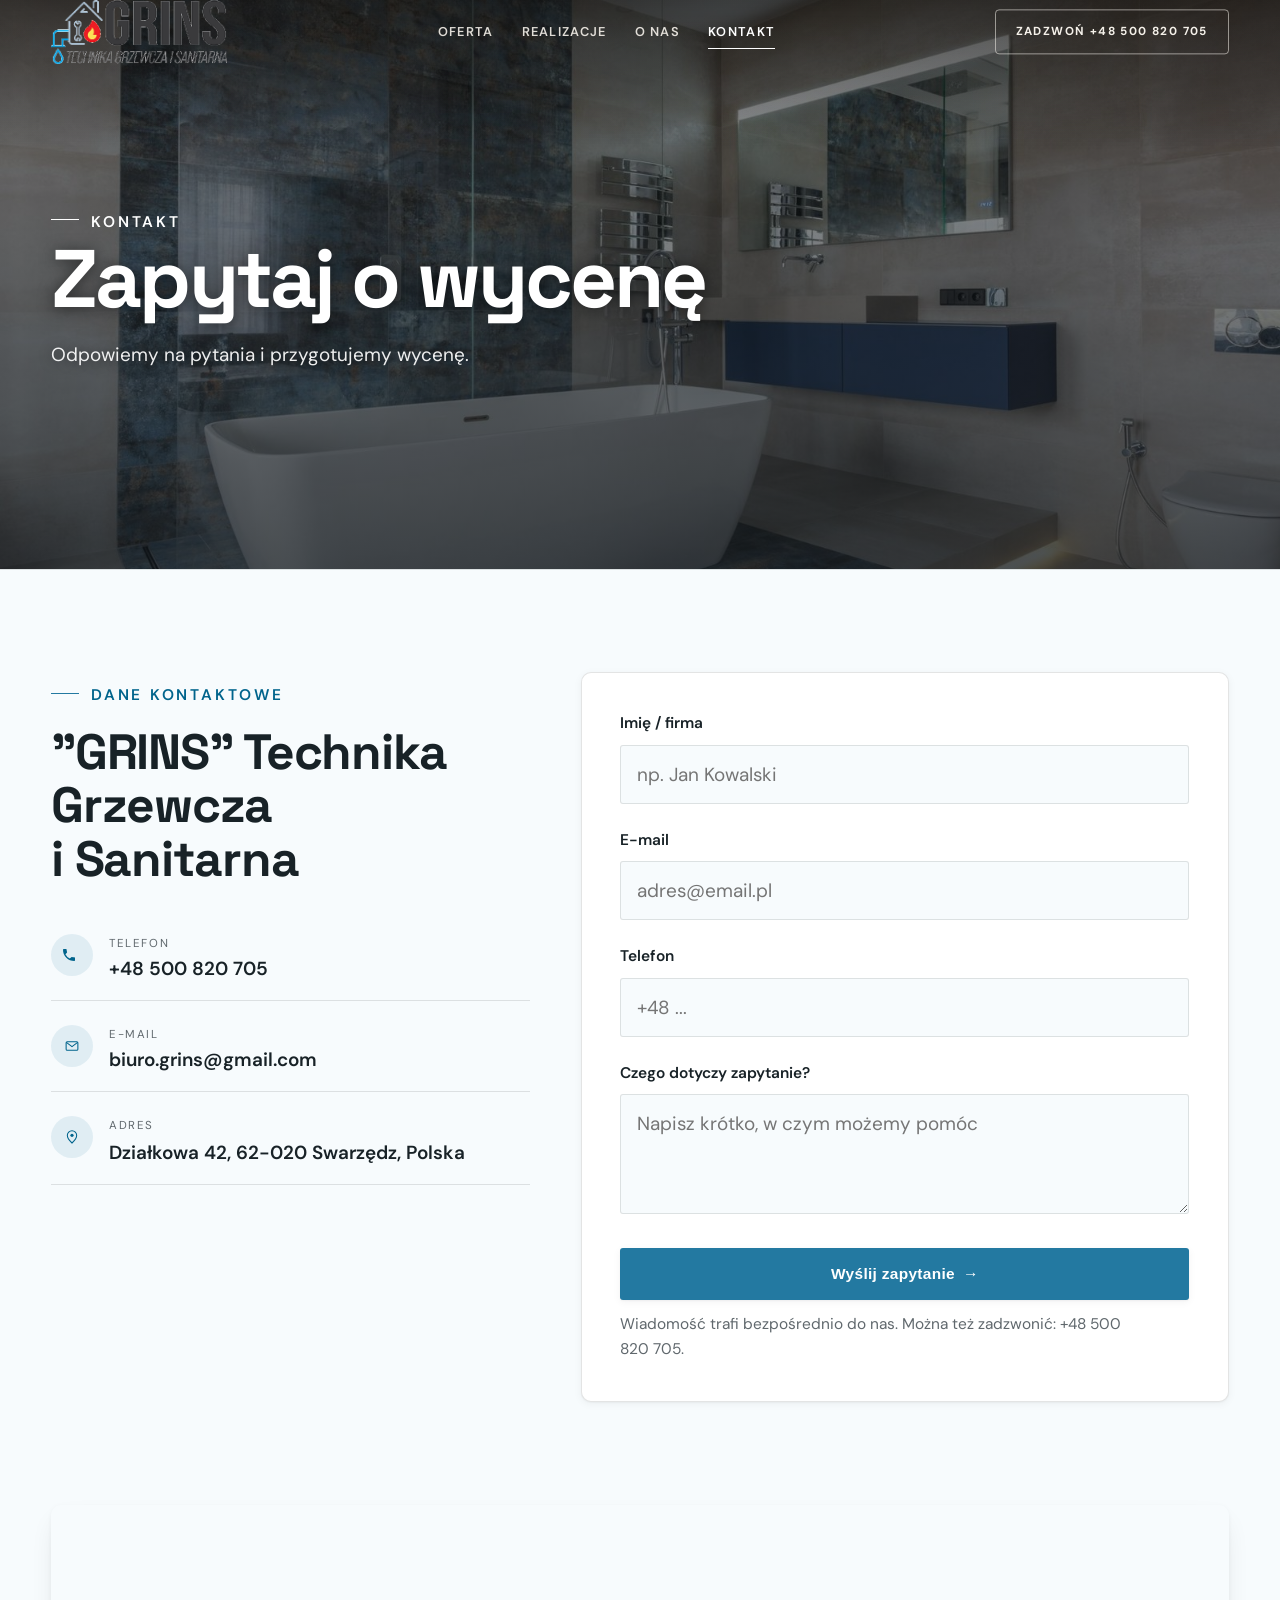
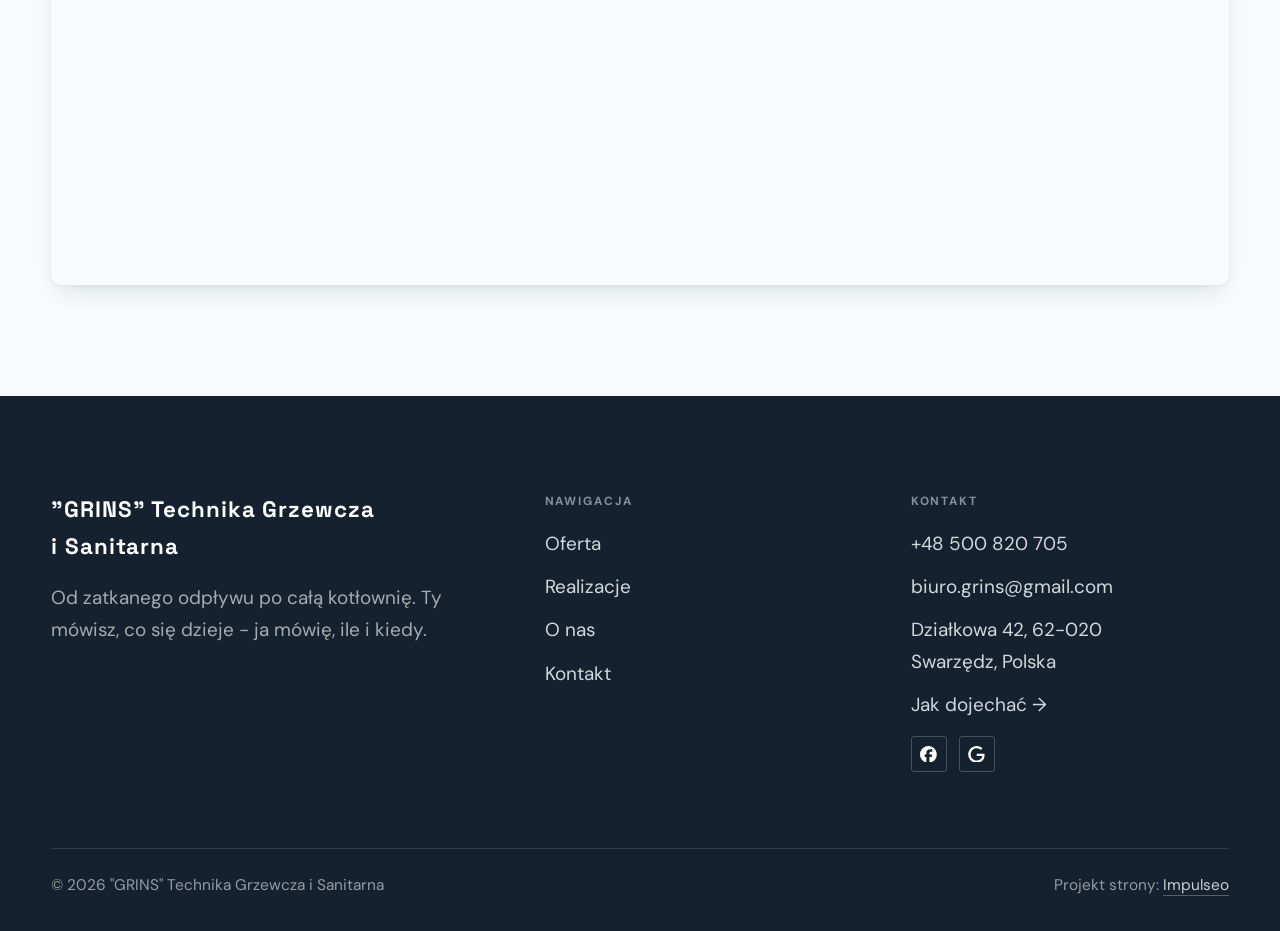
==== kontakt.html @ 3cc34b1e "Strona demo: grins-technika-grzewcza-i-sanitarna" ====
<!DOCTYPE html>
<html lang="pl">
<head>
<meta charset="UTF-8">
<meta name="viewport" content="width=device-width, initial-scale=1.0">
<title>Kontakt - &quot;GRINS&quot; Technika Grzewcza i Sanitarna</title>
<meta name="description" content="Kontakt &quot;GRINS&quot; Technika Grzewcza i Sanitarna - Działkowa 42, 62-020 Swarzędz, Polska">
<link rel="canonical" href="https://kris20032.github.io/grins-technika-grzewcza-i-sanitarna/kontakt.html">
<meta name="robots" content="noindex, nofollow">
<meta property="og:type" content="website">
<meta property="og:locale" content="pl_PL">
<meta property="og:site_name" content="&quot;GRINS&quot; Technika Grzewcza i Sanitarna">
<meta property="og:title" content="Kontakt - &quot;GRINS&quot; Technika Grzewcza i Sanitarna">
<meta property="og:description" content="Kontakt &quot;GRINS&quot; Technika Grzewcza i Sanitarna - Działkowa 42, 62-020 Swarzędz, Polska">
<meta property="og:url" content="https://kris20032.github.io/grins-technika-grzewcza-i-sanitarna/kontakt.html">
<meta property="og:image" content="https://kris20032.github.io/grins-technika-grzewcza-i-sanitarna/img/og.jpg">
<meta property="og:image:width" content="1200">
<meta property="og:image:height" content="630">
<meta name="twitter:card" content="summary_large_image">
<link rel="preconnect" href="https://fonts.googleapis.com">
<link rel="preconnect" href="https://fonts.gstatic.com" crossorigin>
<link href="https://fonts.googleapis.com/css2?family=Space+Grotesk:wght@500;600;700&family=DM+Sans:opsz,wght@9..40,400;9..40,500;9..40,600&display=swap" rel="stylesheet">
<link rel="stylesheet" href="assets/styles.css?v=5ae30b95">
</head>
<body>

<header class="nav">
  <div class="wrap nav-inner">
    <a class="brand brand-has-logo" href="index.html"><img class="brand-logo" src="img/logo.png" alt="&quot;GRINS&quot; Technika Grzewcza i Sanitarna" width="382" height="139" decoding="async"></a>
    <nav class="nav-links">
      <a href="oferta.html">Oferta</a>
      <a href="realizacje.html">Realizacje</a>
      <a href="o-nas.html">O nas</a>
      <a href="kontakt.html" class="active" aria-current="page">Kontakt</a>
      <a href="tel:+48500820705" class="btn btn-accent">Zadzwoń +48 500 820 705</a>
    </nav>
    <button class="nav-toggle" aria-label="Menu"><span></span><span></span><span></span></button>
  </div>
</header>

<main>
<section class="pagehead">
  <img src="img/g9.jpg" alt="&quot;GRINS&quot; Technika Grzewcza i Sanitarna - Zapytaj o wycenę" width="1600" height="1068" decoding="async">
  <div class="wrap">
    <span class="eyebrow">Kontakt</span>
    <h1>Zapytaj o wycenę</h1>
    <p>Odpowiemy na pytania i przygotujemy wycenę.</p>
  </div>
</section>
<section>
  <div class="wrap contact-grid">
    <div class="reveal">
      <span class="eyebrow">Dane kontaktowe</span>
      <h2 style="margin:var(--space-4) 0 var(--space-6)">"GRINS" Technika Grzewcza i Sanitarna</h2>
      <div class="info-list">
        <div class="info-row"><div class="ic"><svg class="ico-tel" width="16" height="16" viewBox="0 0 24 24" fill="none" aria-hidden="true"><path d="M6.6 10.8a15.5 15.5 0 0 0 6.6 6.6l2.2-2.2a1 1 0 0 1 1-.24 11.4 11.4 0 0 0 3.6.58 1 1 0 0 1 1 1V20a1 1 0 0 1-1 1A17 17 0 0 1 3 4a1 1 0 0 1 1-1h3.5a1 1 0 0 1 1 1c0 1.25.2 2.46.58 3.6a1 1 0 0 1-.25 1l-2.23 2.2Z" fill="currentColor"/></svg></div><div><div class="lbl">Telefon</div><a class="val" href="tel:+48500820705">+48 500 820 705</a></div></div>
        <div class="info-row"><div class="ic"><svg class="ico-mail" width="16" height="16" viewBox="0 0 24 24" fill="none" aria-hidden="true"><rect x="3.2" y="5.5" width="17.6" height="13" rx="1.6" stroke="currentColor" stroke-width="1.6"/><path d="M4 7l8 6 8-6" stroke="currentColor" stroke-width="1.6" stroke-linecap="round" stroke-linejoin="round"/></svg></div><div><div class="lbl">E-mail</div><a class="val" href="mailto:biuro.grins@gmail.com">biuro.grins@gmail.com</a></div></div>
        <div class="info-row"><div class="ic"><svg class="ico-pin" width="16" height="16" viewBox="0 0 24 24" fill="none" aria-hidden="true"><path d="M12 21s7-6.1 7-11.5A7 7 0 0 0 5 9.5C5 14.9 12 21 12 21Z" stroke="currentColor" stroke-width="1.6" fill="none"/><circle cx="12" cy="9.5" r="2.4" fill="currentColor"/></svg></div><div><div class="lbl">Adres</div><div class="val">Działkowa 42, 62-020 Swarzędz, Polska</div></div></div>
      </div>
    </div>
    <div class="reveal">
      <form class="form" action="https://formsubmit.co/biuro.grins@gmail.com" method="POST">
        <input type="hidden" name="_subject" value="Zapytanie ze strony "GRINS" Technika Grzewcza i Sanitarna">
        <input type="hidden" name="_captcha" value="false">
        <input type="hidden" name="_template" value="table">
        <div class="fld"><label for="name">Imię / firma</label><input id="name" name="name" type="text" placeholder="np. Jan Kowalski" required></div>
        <div class="fld"><label for="email">E-mail</label><input id="email" name="email" type="email" placeholder="adres@email.pl" required></div>
        <div class="fld"><label for="phone">Telefon</label><input id="phone" name="phone" type="tel" placeholder="+48 ..."></div>
        <div class="fld"><label for="msg">Czego dotyczy zapytanie?</label><textarea id="msg" name="message" placeholder="Napisz krótko, w czym możemy pomóc" required></textarea></div>
        <button type="submit" class="btn btn-accent" style="width:100%;justify-content:center">Wyślij zapytanie <span class="arr">→</span></button>
        <p class="note">Wiadomość trafi bezpośrednio do nas. Można też zadzwonić: +48 500 820 705.</p>
      </form>
    </div>
  </div>
</section>
<section style="padding-top:0">
  <div class="wrap reveal">
    <iframe class="map" title="&quot;GRINS&quot; Technika Grzewcza i Sanitarna - Swarzędz" src="https://maps.google.com/maps?q=52.4075295%2C17.0505692&z=15&output=embed" loading="lazy" referrerpolicy="no-referrer-when-downgrade"></iframe>
  </div>
</section>
</main>

<footer>
  <div class="wrap">
    <div class="foot-grid">
      <div class="foot-brand">
        <div class="name">"GRINS" Technika Grzewcza i Sanitarna</div>
        <p>Od zatkanego odpływu po całą kotłownię. Ty mówisz, co się dzieje - ja mówię, ile i kiedy.</p>
      </div>
      <div class="foot-col">
        <h4>Nawigacja</h4>
        <a href="oferta.html">Oferta</a>
        <a href="realizacje.html">Realizacje</a>
        <a href="o-nas.html">O nas</a>
        <a href="kontakt.html">Kontakt</a>
      </div>
      <div class="foot-col">
        <h4>Kontakt</h4>
        <a href="tel:+48500820705">+48 500 820 705</a>
        <a href="mailto:biuro.grins@gmail.com">biuro.grins@gmail.com</a>
        <p>Działkowa 42, 62-020 Swarzędz, Polska</p>
        <a href="https://maps.google.com/?cid=16446058016588166050&g_mp=Cidnb29nbGUubWFwcy5wbGFjZXMudjEuUGxhY2VzLlNlYXJjaFRleHQQAhgEIAA" target="_blank" rel="noopener">Jak dojechać →</a>
      <div class="foot-soc">
        <a class="soc" href="https://www.facebook.com/p/GRINS-Technika-Grzewcza-i-Sanitarna-100064261475798" target="_blank" rel="noopener" aria-label="Facebook - &quot;GRINS&quot; Technika Grzewcza i Sanitarna"><svg viewBox="0 0 24 24" aria-hidden="true" focusable="false"><path d="M9.101 23.691v-7.98H6.627v-3.667h2.474v-1.58c0-4.085 1.848-5.978 5.858-5.978.401 0 .955.042 1.468.103a8.68 8.68 0 0 1 1.141.195v3.325a8.623 8.623 0 0 0-.653-.036 26.805 26.805 0 0 0-.733-.009c-.707 0-1.259.096-1.675.309a1.686 1.686 0 0 0-.679.622c-.258.42-.374.995-.374 1.752v1.297h3.919l-.386 2.103-.287 1.564h-3.246v8.245C19.396 23.238 24 18.179 24 12.044c0-6.627-5.373-12-12-12s-12 5.373-12 12c0 5.628 3.874 10.35 9.101 11.647Z" fill="currentColor"/></svg></a>
        <a class="soc" href="https://maps.google.com/?cid=16446058016588166050&g_mp=Cidnb29nbGUubWFwcy5wbGFjZXMudjEuUGxhY2VzLlNlYXJjaFRleHQQAhgEIAA" target="_blank" rel="noopener" aria-label="Google - &quot;GRINS&quot; Technika Grzewcza i Sanitarna"><svg viewBox="0 0 24 24" aria-hidden="true" focusable="false"><path d="M12.48 10.92v3.28h7.84c-.24 1.84-.853 3.187-1.787 4.133-1.147 1.147-2.933 2.4-6.053 2.4-4.827 0-8.6-3.893-8.6-8.72s3.773-8.72 8.6-8.72c2.6 0 4.507 1.027 5.907 2.347l2.307-2.307C18.747 1.44 16.133 0 12.48 0 5.867 0 .307 5.387.307 12s5.56 12 12.173 12c3.573 0 6.267-1.173 8.373-3.36 2.16-2.16 2.84-5.213 2.84-7.667 0-.76-.053-1.467-.173-2.053H12.48z" fill="currentColor"/></svg></a>
      </div>
      </div>
    </div>
    <div class="foot-bot">
      <span>© 2026 "GRINS" Technika Grzewcza i Sanitarna</span>
      <span>Projekt strony: <a class="foot-credit" href="https://impulseo.pl" target="_blank" rel="noopener">Impulseo</a></span>
    </div>
  </div>
</footer>
<div class="sticky-call"><a class="sc-call" href="tel:+48500820705"><svg class="ico-tel" width="16" height="16" viewBox="0 0 24 24" fill="none" aria-hidden="true"><path d="M6.6 10.8a15.5 15.5 0 0 0 6.6 6.6l2.2-2.2a1 1 0 0 1 1-.24 11.4 11.4 0 0 0 3.6.58 1 1 0 0 1 1 1V20a1 1 0 0 1-1 1A17 17 0 0 1 3 4a1 1 0 0 1 1-1h3.5a1 1 0 0 1 1 1c0 1.25.2 2.46.58 3.6a1 1 0 0 1-.25 1l-2.23 2.2Z" fill="currentColor"/></svg> Zadzwoń</a><a class="sc-quote" href="kontakt.html">Wyślij zdjęcie awarii</a></div>
<div class="demo-wazne" data-do="2026-11-02" data-cykl="3" hidden><svg class="dw-ico" width="13" height="13" viewBox="0 0 24 24" fill="none" aria-hidden="true"><circle cx="12" cy="12" r="8.6" stroke="currentColor" stroke-width="1.8"/><path d="M12 7.2V12l3.3 2" stroke="currentColor" stroke-width="1.8" stroke-linecap="round"/></svg><span class="dw-txt"></span></div>

<script src="assets/main.js"></script>
</body>
</html>
---- assets/styles.css ----
/* ============================================================
   STOLBASZ — premium, architektoniczny B2B fit-out
   Jasna paleta, zero brązu. System wg premium-web-craft.
   Projekt strony: Impulseo (impulseo.pl)
   ============================================================ */

:root{
  /* PALETA — jasna, architektoniczna, chłodna */
  --paper:#F4F6F8;          /* główne tło */
  --paper-2:#E7EBEF;        /* sekcje alternatywne (chłodny jasny szary) */
  --paper-3:#E7EBEF;        /* delikatne wypełnienia */
  --ink:#15212E;            /* tekst główny — chłodny grafit */
  --ink-soft:#243443;       /* nagłówki drugorzędne */
  --muted:#6B7785;          /* tekst poboczny */
  --line:rgba(21,33,46,.12);/* hairline */
  --accent:#E8A317;         /* stonowany petrol-slate — jedyny akcent */
  --accent-d:#C9870C;
  --accent-soft:rgba(232,163,23,.10);
  --dark:#15212E;           /* sekcje ciemne (stopka/CTA) */

  /* HOVER ZDJĘĆ — JEDEN standard dla całego silnika (decyzja K. 04.08.2026, artefakt z wariantami).
     AKTUALNE (K.+Szymon 09.08.2026, wybór z artefaktu 6 wariantów): zoom 1.05 przy 1.4s -
     przy tak długim czasie mocniejszy kadr NIE skacze, tylko „oddycha". Poprzedni standard
     (1.02 / .55s z 04.08) odbierany jako dynamiczny i szybki.
     Spoczynek lekko przygaszony, ale TYLKO tam, gdzie jest mysz (@media hover:hover) —
     na telefonie zdjęcia zostają w pełnej jasności. */
  --img-zoom:1.05;                   /* K.+Szymon 09.08: wariant F z artefaktu porównawczego */
  --img-rest:brightness(.95) saturate(.99);
  --img-hot:brightness(1.06) saturate(1.05);
  --img-dur:1.4s;                    /* K.+Szymon 09.08 (wariant F): powoli = elegancko */
  --img-ease:cubic-bezier(.16,.84,.44,1);  /* miękki ogon, efekt „oddychania" */

  /* ODSTĘPY — skala 4/8 */
  --space-1:4px; --space-2:8px; --space-3:12px; --space-4:16px; --space-5:24px;
  --space-6:32px; --space-7:48px; --space-8:64px; --space-9:96px; --space-10:128px;

  /* TYPOGRAFIA — fluid clamp() (skala podbita 16.07.2026: większe, czytelniejsze litery — uwaga Adama) */
  --text-sm:clamp(.9rem,.87rem + .12vw,1rem);
  --text-base:clamp(1.08rem,1.04rem + .18vw,1.2rem);
  --text-lg:clamp(1.24rem,1.15rem + .34vw,1.44rem);
  --text-h3:clamp(1.34rem,1.22rem + .55vw,1.66rem);
  --text-h2:clamp(2.1rem,1.66rem + 2.1vw,3.1rem);
  --text-h1:clamp(2.9rem,2.1rem + 4vw,5.1rem);

  /* PROMIENIE — architektoniczne, raczej ostre */
  --r-sm:3px; --r-md:6px; --r-lg:10px;

  /* RUCH */
  --ease:cubic-bezier(.25,.46,.45,.94); --dur:.24s;

  /* CIENIE — miękkie, warstwowe */
  --sh-sm:0 1px 2px rgba(16,24,32,.04), 0 2px 8px rgba(16,24,32,.05);
  --sh-md:0 2px 6px rgba(16,24,32,.05), 0 12px 28px -8px rgba(16,24,32,.12);
  --sh-lg:0 6px 14px rgba(16,24,32,.07), 0 26px 56px -18px rgba(16,24,32,.22);

  --hairline:1px solid var(--line);

  --font-display:'Space Grotesk','Inter',sans-serif;
  --font-body:'DM Sans','Inter',sans-serif;
}

*{box-sizing:border-box;margin:0;padding:0}
html{scroll-behavior:smooth}
body{
  font-family:var(--font-body);
  font-size:var(--text-base);
  line-height:1.65;
  color:var(--ink);
  background:var(--paper);
  -webkit-font-smoothing:antialiased;
  text-rendering:optimizeLegibility;
}
img{max-width:100%;height:auto;display:block}  /* height:auto = width/height z atrybutów trzyma proporcje (TOP#12) */
a{color:inherit;text-decoration:none}

.wrap{width:min(92%,1180px);margin-inline:auto}
section{padding-block:clamp(52px,6.5vw,96px)}

h1,h2,h3{font-family:var(--font-display);font-weight:700;line-height:1.08;letter-spacing:-.02em;color:var(--ink)}
h1{font-size:var(--text-h1);letter-spacing:-.035em}
h2{font-size:var(--text-h2);letter-spacing:-.025em}
h3{font-size:var(--text-h3)}
/* MIARA — długość wiersza. WCAG 2.2 SC 1.4.8: max 80 znaków; Butterick: 45–90.
   68ch daje realnie 72–78 znaków polskiego tekstu, czyli z zapasem pod granicą.
   Wcześniej limit miał TYLKO <p> — <li>, <blockquote> i <dd> nie miały żadnego,
   i to jedyny powód, dla którego 23 bloki na dwóch oddanych stronach jadą po
   83–106 znaków w wierszu (pomiar 07.08.2026, bramka `miara`).
   ⚠️ Listy i definicje ograniczamy TYLKO bez klasy: `ul`/`ol` z klasą to u nas
   układ (siatki kafli, menu), a nie tekst ciągły — tam miarę wyznacza układ. */
/* 60ch, nie 68ch (K. 10.08): po zmianie fontów na węższe kroje (DM Sans i spółka)
   w 68ch mieściło się ~90 znaków - bramka pikselowa słusznie zgłaszała przekroczenie
   granicy 80. Pomiar na żywej przeglądarce: 60ch = 90 znaków, 53ch = ~78 znaków, czyli normę WCAG 1.4.8. */
:root{ --miara:53ch }
p{max-width:min(100%,var(--miara))}
blockquote,
ul:not([class])>li, ol:not([class])>li,
dl:not([class])>dd{max-width:min(100%,var(--miara))}

/* ⚠️ Świadomie BEZ wyjątku `.tile p,.card p,.svc p{max-width:none}`, choć nasuwa się sam:
   te akapity BYŁY już ograniczone (stare `p{max-width:65ch}`), więc „wyjątek" nie odblokowałby
   niczego nowego — tylko ROZLUŹNIŁ stan sprzed zmiany na wszystkich demach naraz.
   `figcaption` żadna z reguł wyżej nie dotyczy, więc też nie potrzebuje zwolnienia. */

/* ŁAMANIE. `balance` wyrównuje długości wierszy w nagłówku, `pretty` pilnuje ostatniego
   wiersza akapitu, żeby nie został w nim jeden wyraz. Obsługiwane od Chrome 117 /
   Safari 17.5; starsze przeglądarki po prostu ignorują tę własność.
   `text-wrap:pretty` nie występowało dotąd ANI RAZ w silniku ani w repo klientów. */
h1,h2,h3,.lead,.lede{text-wrap:balance}
p,li,blockquote,dd{text-wrap:pretty}

.eyebrow{
  font-family:var(--font-body);
  font-size:var(--text-sm);
  font-weight:600;
  letter-spacing:.18em;
  text-transform:uppercase;
  color:var(--accent);
  display:inline-flex;align-items:center;gap:var(--space-3);
}
/* flex:none + margin-top = kreska trzyma się PIERWSZEJ linii. Wcześniej align-items:center
   centrowało ją względem całego bloku i przy zawinięciu (długi kicker typu
   „…WNĘTRZ · LESZNO · OD 2019") druga linia lądowała z brzydkim wcięciem. */
.eyebrow{align-items:flex-start}
.eyebrow>*,.eyebrow{text-wrap:balance}   /* dlugi kicker lamal sie na sierote typu samo „2019" w drugiej linii */
.eyebrow::before{content:"";width:28px;height:1px;background:var(--accent);display:inline-block;flex:none;margin-top:.62em}

.muted{color:var(--muted)}
.lead{font-size:var(--text-lg);line-height:1.55;color:var(--ink-soft);max-width:50ch}

/* ---------- BUTTONS ---------- */
.btn{
  display:inline-flex;align-items:center;gap:var(--space-2);
  font-weight:600;font-size:var(--text-sm);letter-spacing:.02em;
  padding:var(--space-4) var(--space-6);
  border-radius:var(--r-sm);
  transition:transform var(--dur) var(--ease),box-shadow var(--dur) var(--ease),background var(--dur) var(--ease);
  cursor:pointer;border:1px solid transparent;
}
.btn-accent{background:var(--accent);color:#fff;box-shadow:var(--sh-sm)}
.btn-accent:hover{background:var(--accent-d);transform:translateY(-2px);box-shadow:var(--sh-md)}
.btn-accent:active{transform:translateY(0);box-shadow:var(--sh-sm)}
.btn-ghost{background:transparent;color:var(--ink);border-color:var(--line)}
.btn-ghost:hover{border-color:var(--accent);color:var(--accent);transform:translateY(-2px)}
.btn-light{background:#fff;color:var(--ink);box-shadow:var(--sh-sm)}
.btn-light:hover{transform:translateY(-2px);box-shadow:var(--sh-md)}
.btn .arr{transition:transform var(--dur) var(--ease)}
.btn:hover .arr{transform:translateX(4px)}

/* ---------- NAV ---------- */
.nav{
  position:sticky;top:0;z-index:50;
  background:color-mix(in srgb,var(--paper) 88%,transparent);
  backdrop-filter:saturate(140%) blur(10px);
  border-bottom:var(--hairline);
}
.nav-inner{display:flex;align-items:center;justify-content:space-between;gap:var(--space-5);height:72px}
/* ANTY-NACHODZENIE (K. 05.08.2026): długa nazwa firmy + przycisk z pełnym numerem nie mieściły się w pasku
   i flex ściskał linki PONIŻEJ ich treści - "Kontakt" wchodził na ramkę "Zadzwoń +48 ...". Teraz ustępuje
   nazwa marki (skrót wielokropkiem), a menu i przycisk nigdy się nie kurczą ani nie zachodzą na siebie. */
.brand{display:flex;flex-direction:column;line-height:1;min-width:0;flex:0 1 auto}
.brand .name{font-family:var(--font-display);font-weight:800;font-size:1.35rem;letter-spacing:.04em;white-space:nowrap;overflow:hidden;text-overflow:ellipsis}
.brand .sub{font-size:.62rem;letter-spacing:.34em;text-transform:uppercase;color:var(--muted);margin-top:5px;white-space:nowrap;overflow:hidden;text-overflow:ellipsis}
.nav-links{display:flex;align-items:center;gap:var(--space-6);flex:0 0 auto}
.nav-links a{font-size:var(--text-sm);font-weight:500;color:var(--ink-soft);position:relative;padding-block:4px;white-space:nowrap;transition:color var(--dur) var(--ease)}
.nav-links a::after{content:"";position:absolute;left:0;bottom:0;width:0;height:1.5px;background:var(--accent);transition:width var(--dur) var(--ease)}
.nav-links a:hover,.nav-links a.active{color:var(--ink)}
.nav-links a:hover::after,.nav-links a.active::after{width:100%}
.nav-links .btn{padding:var(--space-2) var(--space-5)}
/* przyciski w nav: właściwy kolor (przebij .nav-links a) + bez podkreślenia */
.nav-links a.btn-accent{color:#fff}
.nav-links a.btn-ghost,.nav-links a.btn-light{color:var(--ink)}
/* CTA w pasku: NIE podkreślenie spod linków menu, ale ten sam przelatujący błysk,
   co na wszystkich innych przyciskach (zgłoszenie K. 13.08.2026 - „na hero jest efekt
   światła przechodzącego przez przycisk, na navbarze go nie ma, a mają być identyczne").
   Reguła `.nav-links a::after` jest silniejsza od `.btn::after`, więc trzeba jej
   geometrię wyzerować i wpisać połysk z nazwy - samo `display:none` gasiło efekt. */
.nav-links a.btn::after{
  display:block;content:"";position:absolute;inset:0;z-index:-1;pointer-events:none;
  width:auto;height:auto;border-radius:inherit;   /* kasuje geometrię podkreślenia (width:0;height:1.5px) */
  background:linear-gradient(100deg,transparent 32%,rgba(255,255,255,.20) 50%,transparent 68%);
  translate:-120% 0}
@media (prefers-reduced-motion:no-preference){
  .nav-links a.btn:hover::after{translate:120% 0;transition:translate .75s var(--mt-ease,cubic-bezier(.16,.84,.44,1))}
}
.nav-toggle{display:none;background:none;border:none;cursor:pointer;flex-direction:column;gap:5px;padding:8px}
.nav-toggle span{width:24px;height:2px;background:var(--ink);transition:var(--dur)}
/* Ciasny zakres MIĘDZY menu mobilnym a pełnym pulpitem: zbijamy odstępy i nazwę marki,
   żeby wszystko zmieściło się naturalnie, zanim w ogóle dojdzie do skracania wielokropkiem. */
@media(max-width:1280px) and (min-width:921px){
  .nav-links{gap:var(--space-4)}
  .nav-links .btn{padding:var(--space-2) var(--space-4)}
  .brand .name{font-size:1.15rem}
}

/* ---------- HERO (split) ---------- */
.hero{position:relative;overflow:hidden;border-bottom:var(--hairline)}
.hero-grid{display:grid;grid-template-columns:1.05fr .95fr;gap:clamp(24px,4vw,60px);align-items:center;
  padding-block:clamp(36px,4.5vw,64px)}
.hero-copy .eyebrow{margin-bottom:var(--space-5)}
.hero-copy h1{margin-bottom:var(--space-5)}
.hero-copy .lead{margin-bottom:var(--space-7)}
.hero-actions{display:flex;flex-wrap:wrap;gap:var(--space-4)}
.hero-art{position:relative;aspect-ratio:4/3;border-radius:var(--r-lg);overflow:hidden;box-shadow:var(--sh-lg)}
.hero-art img{width:100%;height:100%;object-fit:cover}
.hero-art::after{content:"";position:absolute;inset:0;background:linear-gradient(180deg,transparent 55%,rgba(18,24,28,.28))}
.hero-badge{position:absolute;left:var(--space-5);bottom:var(--space-5);z-index:2;
  background:rgba(252,252,251,.94);backdrop-filter:blur(4px);
  border-radius:var(--r-md);padding:var(--space-4) var(--space-5);box-shadow:var(--sh-md);max-width:78%}
.hero-badge strong{display:block;font-family:var(--font-display);font-size:1rem;letter-spacing:-.01em}
.hero-badge span{font-size:var(--text-sm);color:var(--muted)}

/* ---------- HERO duży / kinowy (strona główna) ---------- */
.hero-cine{position:relative;min-height:clamp(560px,82vh,840px);min-height:clamp(560px,82svh,840px);display:flex;align-items:center;overflow:hidden;border-bottom:var(--hairline)}
.hero-cine>img{position:absolute;inset:0;width:100%;height:100%;object-fit:cover;z-index:0}
.hero-cine::after{content:"";position:absolute;inset:0;z-index:1;
  background:linear-gradient(95deg,rgba(13,18,23,.86) 0%,rgba(13,18,23,.64) 32%,rgba(13,18,23,.24) 62%,rgba(13,18,23,.04) 100%)}
.hero-cine .wrap{position:relative;z-index:2;padding-block:var(--space-8)}
.hero-cine .hero-copy{max-width:660px}
.hero-cine .eyebrow{color:#fff;margin-bottom:var(--space-5)}
.hero-cine .eyebrow::before{background:#fff}
.hero-cine h1{color:#fff;margin-bottom:var(--space-5);font-size:clamp(2.9rem,2rem + 4.4vw,5.2rem);text-wrap:balance}
.hero-cine .lead{color:rgba(255,255,255,.92);max-width:48ch;margin-bottom:var(--space-7)}
.hero-cine .hero-actions{display:flex;flex-wrap:wrap;gap:var(--space-4)}
/* NISKIE OKNO (laptop z dokiem i paskami przeglądarki ma ~700-780 px wysokości widoku):
   H1 do 5.2rem + długi lead nie mieściły się i przyciski wypadały POD krawędź ekranu -
   klient widział stronę bez ani jednego CTA. Skalujemy w dół, zamiast przycinać treść. */
@media(min-width:821px) and (max-height:820px){
  .hero-cine{min-height:clamp(520px,94svh,780px)}
  .hero-cine .wrap{padding-block:var(--space-6)}
  .hero-cine h1{font-size:clamp(2.2rem,1.5rem + 2.6vw,3.6rem);margin-bottom:var(--space-4)}
  .hero-cine .eyebrow{margin-bottom:var(--space-4)}
  .hero-cine .lead{margin-bottom:var(--space-5);max-width:44ch}
}
@media(max-width:680px){
  .hero-cine{min-height:clamp(520px,76vh,640px);min-height:clamp(520px,76svh,640px);align-items:flex-end}
  .hero-cine::after{background:linear-gradient(0deg,rgba(13,18,23,.9) 6%,rgba(13,18,23,.45) 55%,rgba(13,18,23,.25) 100%)}
  .hero-cine .wrap{padding-bottom:var(--space-9)}
  /* TELEFON (~90% oglądających): lead potrafił zająć 8 linii i zepchnąć CTA poza pierwszy ekran.
     Zwężamy interlinię i skalę - treści nie ucinamy, bo to ona sprzedaje. */
  .hero-cine .lead{font-size:.98rem;line-height:1.5;margin-bottom:var(--space-5)}
  .hero-cine .eyebrow{font-size:.72rem;letter-spacing:.13em;margin-bottom:var(--space-4)}
  .hero-cine .eyebrow::before{width:20px}
  .hero-cine h1{margin-bottom:var(--space-4)}
}

/* full-bleed hero variant (podstrony) */
.pagehead{position:relative;min-height:46vh;min-height:46svh;display:flex;align-items:flex-end;overflow:hidden;border-bottom:var(--hairline)}
.pagehead img{position:absolute;inset:0;width:100%;height:100%;object-fit:cover}
/* 10.08.2026 (decyzja K.): mocniejsze przyciemnienie + cień pod tekstem. Bramka mierzyła na
   nagłówkach podstron 3,38-3,43:1 przy wymaganych 4,5 — jasne zdjęcie (hala, śnieg, niebo)
   podchodziło pod biały tekst. Zdjęcia klientów są różne, więc kontrast musi dawać WARSTWA,
   a nie szczęśliwy dobór kadru. */
.pagehead::after{content:"";position:absolute;inset:0;background:linear-gradient(180deg,rgba(18,24,28,.40),rgba(18,24,28,.76))}
.pagehead .wrap{position:relative;z-index:2;padding-block:var(--space-9);color:#fff}
.pagehead h1{color:#fff;max-width:18ch;text-shadow:0 2px 16px rgba(0,0,0,.55)}
.pagehead .eyebrow{color:#fff}
.pagehead .eyebrow::before{background:#fff}
.pagehead p{color:rgba(255,255,255,.92);margin-top:var(--space-4);max-width:54ch;text-shadow:0 1px 12px rgba(0,0,0,.5)}

/* ---------- STRIP (pasek skrótów / liczby) ---------- */
.strip{background:var(--dark);color:#fff}
/* PASEK HASEŁ — standard 04.08.2026 (decyzja K.): 5 haseł w JEDNYM rzędzie, tekst WYŚRODKOWANY,
   węższe marginesy boczne niż reszta strony (pasek ma iść szerzej), równe wysokości kolumn. */
.strip .wrap{width:min(96%,1440px);display:grid;grid-template-columns:repeat(5,1fr);
  gap:var(--space-5);padding-block:var(--space-7);align-items:stretch}
.strip .item .k{font-family:var(--font-display);font-size:clamp(1.05rem,.82rem + .85vw,1.55rem);
  font-weight:800;letter-spacing:-.02em;color:#fff;line-height:1.18;text-wrap:balance}
.strip .item .v{font-size:var(--text-sm);color:rgba(255,255,255,.66);margin-top:var(--space-2);line-height:1.4}
.strip .item{border-left:2px solid var(--accent);padding-inline:var(--space-4);
  text-align:center;display:flex;flex-direction:column;justify-content:center}
/* liczba kolumn = liczba haseł, żeby ostatnie nie zostawało samo w drugim rzędzie.
   Klasę n-N nadaje multipage.py; domyślnie (bez klasy) pasek jest 5-kolumnowy. */
.strip.n-2 .wrap{grid-template-columns:repeat(2,1fr)}
.strip.n-3 .wrap{grid-template-columns:repeat(3,1fr)}
.strip.n-4 .wrap{grid-template-columns:repeat(4,1fr);gap:var(--space-6)}
.strip.n-4 .item .k{font-size:clamp(1.3rem,1rem + 1.1vw,2rem)}
.strip.n-6 .wrap{grid-template-columns:repeat(6,1fr);gap:var(--space-4)}
.strip.n-6 .item .k{font-size:clamp(.98rem,.8rem + .7vw,1.35rem)}
/* równe łamanie: zamiast "długa linia + jedno słowo" obie linie zbliżonej długości */
.strip .item .k{text-wrap:balance}

/* ---------- SECTION HEAD ---------- */
.head{max-width:48rem;margin-bottom:var(--space-8)}
.head.center{margin-inline:auto;text-align:center}
.head .eyebrow{margin-bottom:var(--space-4)}
.head h2{margin-bottom:var(--space-4)}
.head p{color:var(--muted);font-size:var(--text-lg);line-height:1.55}
.head.center p{margin-inline:auto}

/* ---------- INTRO SPLIT ---------- */
.split{display:grid;grid-template-columns:.92fr 1.08fr;gap:clamp(28px,5vw,80px);align-items:center}
.split.rev{grid-template-columns:1.08fr .92fr}
.split.rev .split-art{order:-1}
.split-art{position:relative;aspect-ratio:5/4;border-radius:var(--r-lg);overflow:hidden;box-shadow:var(--sh-lg)}
.split-art img{width:100%;height:100%;object-fit:cover}
.split-copy h2{margin-bottom:var(--space-5)}
.split-copy p+p{margin-top:var(--space-4)}
.split-copy .btn{margin-top:var(--space-6)}

/* ---------- SERVICES (zakres) ---------- */
.svc-grid{display:grid;grid-template-columns:repeat(auto-fit,minmax(280px,1fr));gap:var(--space-5)}
.svc{background:#fff;border:var(--hairline);border-radius:var(--r-md);padding:var(--space-7) var(--space-6);
  transition:transform var(--dur) var(--ease),box-shadow var(--dur) var(--ease),border-color var(--dur) var(--ease);
  position:relative;overflow:hidden}
.svc::before{content:"";position:absolute;left:0;top:0;width:3px;height:0;background:var(--accent);transition:height var(--dur) var(--ease)}
.svc:hover{transform:translateY(-4px);box-shadow:var(--sh-md);border-color:transparent}
.svc:hover::before{height:100%}
.svc .ic{font-family:var(--font-display);font-size:.8rem;font-weight:700;letter-spacing:.12em;color:var(--accent);margin-bottom:var(--space-4)}
.svc h3{margin-bottom:var(--space-3);font-size:1.22rem}
.svc p{color:var(--muted);font-size:var(--text-base);line-height:1.6}

/* big detailed service rows */
.svc-row{display:grid;grid-template-columns:.8fr 1.2fr;gap:clamp(20px,4vw,60px);align-items:center;padding-block:var(--space-8)}
.svc-row+.svc-row{border-top:var(--hairline)}
.svc-row.rev{grid-template-columns:1.2fr .8fr}
/* Naprzemienny układ wierszy oferty: co drugi wiersz ma zdjęcie po PRAWEJ.
   Było `order:-1` — martwy kod, bo zdjęcie i tak jest pierwszym dzieckiem w HTML,
   więc wszystkie wiersze wyglądały identycznie (zdjęcie zawsze z lewej), a `rev`
   zmieniało tylko szerokość kolumn. Znalezione 29.07.2026 przy różnicowaniu kierunków
   animacji (pomiar pozycji: art.mid 390/502 przy row.mid 756 — zawsze lewa strona). */
.svc-row.rev .svc-row-art{order:2}
.svc-row-art{aspect-ratio:4/3;border-radius:var(--r-md);overflow:hidden;box-shadow:var(--sh-md)}
.svc-row-art img{width:100%;height:100%;object-fit:cover}
.svc-row h3{font-size:1.5rem;margin-bottom:var(--space-4)}
.svc-row .num{font-family:var(--font-display);font-size:.85rem;font-weight:700;letter-spacing:.14em;color:var(--accent);display:block;margin-bottom:var(--space-3)}
.svc-row ul{list-style:none;margin-top:var(--space-4);display:flex;flex-direction:column;gap:var(--space-2)}
.svc-row li{position:relative;padding-left:var(--space-5);color:var(--muted);font-size:var(--text-base)}
.svc-row li::before{content:"";position:absolute;left:0;top:.62em;width:8px;height:1px;background:var(--accent)}

/* ---------- GALLERY (realizacje) ---------- */
.gallery{display:grid;grid-template-columns:repeat(12,1fr);gap:var(--space-4);grid-auto-rows:200px}
/* GALERIA MASONRY — pionowe zdjęcia (portrety beauty/wellness) bez przycinania: kolumny, height auto */
.gallery-masonry{column-count:3;column-gap:var(--space-4)}
@media(max-width:900px){.gallery-masonry{column-count:2}}
@media(max-width:560px){.gallery-masonry{column-count:1}}
.gallery-masonry .m-tile{break-inside:avoid;margin:0 0 var(--space-4);padding:0;position:relative;overflow:hidden;border-radius:var(--r-md);border:1px solid var(--line)}
.gallery-masonry .m-tile img{width:100%;height:auto;display:block}
.gallery-masonry .m-tile .cap{position:absolute;left:0;right:0;bottom:0;padding:var(--space-4);color:#fff;background:linear-gradient(0deg,rgba(0,0,0,.55),transparent);font-size:var(--text-sm)}
.gallery-masonry .m-tile .cap small{display:block;font-weight:400;opacity:.78;letter-spacing:.04em;text-transform:uppercase;font-size:.66rem;margin-top:3px}
.tile{position:relative;overflow:hidden;border-radius:var(--r-md);box-shadow:var(--sh-sm);
  transition:transform var(--dur) var(--ease),box-shadow var(--dur) var(--ease)}
.tile img{width:100%;height:100%;object-fit:cover;
  transition:transform var(--img-dur) var(--img-ease),filter var(--img-dur) var(--img-ease)}
.tile:hover{box-shadow:var(--sh-md)}
.tile .cap{position:absolute;left:0;right:0;bottom:0;padding:var(--space-5) var(--space-4) var(--space-4);
  /* mocniejszy spad + cien pod tekstem: na JASNYCH zdjeciach klienta (biale fronty, sciany)
     slaby gradient dawal kontrast ~1.5:1 zamiast wymaganych 3.6:1 (bramka wygladu, 10.08.2026) */
  background:linear-gradient(transparent 10%,rgba(18,24,28,.55) 40%,rgba(18,24,28,.88) 68%,rgba(18,24,28,.99));color:#fff;
  text-shadow:0 1px 2px rgba(0,0,0,.85),0 2px 10px rgba(0,0,0,.55);
  font-size:var(--text-sm);font-weight:600;letter-spacing:.01em;
  opacity:0;transform:translateY(8px);transition:var(--dur) var(--ease)}
.tile:hover .cap{opacity:1;transform:translateY(0)}
.tile .cap small{display:block;font-weight:400;opacity:.78;letter-spacing:.04em;text-transform:uppercase;font-size:.66rem;margin-top:3px}
/* bento spans */
.t-wide{grid-column:span 6}
.t-tall{grid-column:span 6;grid-row:span 2}
.t-std{grid-column:span 6}
.t-third{grid-column:span 4}
.t-two3{grid-column:span 8}

/* ---------- TRUST / WIARYGODNOŚĆ ---------- */
.trust{background:var(--paper-2)}
.trust-grid{display:grid;grid-template-columns:repeat(auto-fit,minmax(240px,1fr));gap:var(--space-5);margin-top:var(--space-7)}
.trust-card{background:#fff;border-radius:var(--r-md);padding:var(--space-7) var(--space-6);box-shadow:var(--sh-sm);border-top:3px solid var(--accent)}
.trust-card .big{font-family:var(--font-display);font-size:clamp(1.8rem,1.3rem + 1.6vw,2.6rem);font-weight:800;letter-spacing:-.02em;color:var(--ink);line-height:1}
.trust-card h3{font-size:1.12rem;margin:var(--space-3) 0 var(--space-2)}
.trust-card p{color:var(--muted);font-size:var(--text-base);line-height:1.55}

/* ---------- CTA band ---------- */
.cta{background:var(--dark);color:#fff;position:relative;overflow:hidden}
/* telefon w CTA: na ciemnym tle biały (domyślnie), rodziny z JASNYM tłem CTA
   nadpisują to u siebie - wcześniej kolor siedział w stylu inline i wygrywał z rodziną. */
.cta .btn-ghost-cta{color:#fff;border-color:rgba(255,255,255,.3)}
.cta .wrap{display:grid;grid-template-columns:1.4fr .6fr;gap:var(--space-7);align-items:center;position:relative;z-index:2}
.cta h2{color:#fff;max-width:20ch}
.cta p{color:rgba(255,255,255,.74);margin-top:var(--space-4)}
.cta-actions{display:flex;flex-direction:column;gap:var(--space-3);align-items:flex-start}
.cta::before{content:"";position:absolute;right:-80px;top:-80px;width:360px;height:360px;border-radius:50%;
  background:radial-gradient(circle,var(--accent-soft),transparent 70%)}

/* ---------- CONTACT ---------- */
.contact-grid{display:grid;grid-template-columns:.85fr 1.15fr;gap:clamp(28px,4vw,56px);align-items:start}
.info-list{display:flex;flex-direction:column;gap:var(--space-2)}
.info-row{display:flex;gap:var(--space-4);align-items:flex-start;padding-block:var(--space-4);border-bottom:var(--hairline)}
.info-row .ic{flex:none;width:42px;height:42px;display:grid;place-items:center;border-radius:50%;
  background:var(--accent-soft);color:var(--accent);font-size:1.05rem}
.info-row .lbl{font-size:.72rem;letter-spacing:.14em;text-transform:uppercase;color:var(--muted)}
.info-row .val{font-weight:600;font-size:var(--text-base);margin-top:2px}
.info-row a.val:hover{color:var(--accent)}
.map{border:none;border-radius:var(--r-lg);box-shadow:var(--sh-md);width:100%;height:100%;min-height:380px;filter:grayscale(.2) contrast(1.02)}
.form{background:#fff;border:var(--hairline);border-radius:var(--r-lg);padding:clamp(24px,3vw,40px);box-shadow:var(--sh-sm)}
.form .fld{margin-bottom:var(--space-5)}
.form label{display:block;font-size:var(--text-sm);font-weight:600;margin-bottom:var(--space-2)}
.form input,.form textarea{width:100%;font-family:inherit;font-size:var(--text-base);color:var(--ink);
  padding:var(--space-4);border:var(--hairline);border-radius:var(--r-sm);background:var(--paper);transition:border-color var(--dur)}
.form input:focus,.form textarea:focus{outline:none;border-color:var(--accent);background:#fff}
.form textarea{resize:vertical;min-height:120px}
.form .note{font-size:var(--text-sm);color:var(--muted);margin-top:var(--space-3)}

/* ---------- FOOTER ---------- */
footer{background:var(--dark);color:#fff;padding-block:var(--space-9) var(--space-6)}
.foot-grid{display:grid;grid-template-columns:1.4fr 1fr 1fr;gap:var(--space-7);margin-bottom:var(--space-8)}
.foot-brand .name{font-family:var(--font-display);font-weight:800;font-size:1.4rem;letter-spacing:.04em}
.foot-brand p{color:rgba(255,255,255,.62);margin-top:var(--space-4);font-size:var(--text-base);max-width:38ch}
.foot-col h4{font-size:.74rem;letter-spacing:.16em;text-transform:uppercase;color:rgba(255,255,255,.5);margin-bottom:var(--space-4)}
.foot-col a,.foot-col p{display:block;color:rgba(255,255,255,.82);font-size:var(--text-base);margin-bottom:var(--space-3)}
.foot-col a:hover{color:#fff}
.foot-bot{border-top:1px solid rgba(255,255,255,.12);padding-top:var(--space-5);display:flex;justify-content:space-between;flex-wrap:wrap;gap:var(--space-3);
  font-size:var(--text-sm);color:rgba(255,255,255,.55)}
.foot-bot a:hover{color:#fff}
/* Podpis w stopce = klikalny link do impulseo.pl (31.07.2026). Ma być WIDOCZNIE klikalny,
   ale nie krzyczeć - stąd sam kolor jaśniejszy + delikatne podkreślenie na najeździe. */
.foot-bot a.foot-credit{color:rgba(255,255,255,.78);text-decoration:none;border-bottom:1px solid rgba(255,255,255,.28)}
.foot-bot a.foot-credit:hover{color:#fff;border-bottom-color:#fff}

/* ---------- REVEAL ---------- */
.reveal{opacity:0;transform:translateY(22px);transition:opacity .6s var(--ease),transform .6s var(--ease)}
.reveal.in{opacity:1;transform:none}

/* ---------- RESPONSIVE ---------- */
@media(max-width:920px){
  .hero-grid,.split,.split.rev,.svc-row,.svc-row.rev,.cta .wrap,.contact-grid,.foot-grid{grid-template-columns:1fr}
  .split.rev .split-art,.svc-row.rev .svc-row-art{order:0}
  .hero-art{aspect-ratio:16/10;max-height:420px}
  .strip .wrap,.strip.n-2 .wrap,.strip.n-3 .wrap,.strip.n-4 .wrap,.strip.n-6 .wrap{grid-template-columns:repeat(2,1fr);gap:var(--space-6)}
  .strip .item .k,.strip.n-6 .item .k{font-size:clamp(1.3rem,1.1rem + 1vw,2rem)}
  .gallery{grid-auto-rows:180px}
  .t-wide,.t-tall,.t-std,.t-third,.t-two3{grid-column:span 6}
  .t-tall{grid-row:span 1}
  .cta-actions{flex-direction:row;flex-wrap:wrap}
  .foot-grid{gap:var(--space-6)}
}
@media(max-width:680px){
  .nav-links{position:fixed;inset:72px 0 auto 0;background:var(--paper);flex-direction:column;align-items:stretch;
    gap:0;padding:var(--space-4) 6%;border-bottom:var(--hairline);box-shadow:var(--sh-md);
    transform:translateY(-120%);transition:transform var(--dur) var(--ease)}
  .nav-links.open{transform:translateY(0)}
  .nav-links a{padding-block:var(--space-4);border-bottom:var(--hairline)}
  .nav-links .btn{margin-top:var(--space-3);justify-content:center}
  .nav-toggle{display:flex}
  .strip .wrap,.strip.n-2 .wrap,.strip.n-3 .wrap,.strip.n-4 .wrap,.strip.n-6 .wrap{grid-template-columns:1fr}
  .gallery{grid-template-columns:repeat(6,1fr)}
  .foot-grid{grid-template-columns:1fr}
}
@media(prefers-reduced-motion:reduce){
  /* audyt 09.08 TOP#14: samo skrócenie duration przy animacji INFINITE = stroboskop
     (pętla .01ms miga ekranem); iteration-count:1 gasi pętlę naprawdę. Pseudoelementy
     też - tła hero (gastro/studio) animują ::before/img, blanket na * ich nie łapał. */
  *,*::before,*::after{animation-duration:.01ms!important;animation-iteration-count:1!important;animation-delay:0s!important;transition:none!important}
  .reveal{opacity:1!important;transform:none!important}
  html{scroll-behavior:auto}
}

/* ============================================================
   PREMIUM LAYER — destylat deep-researchu branż (anty-AI, spokój).
   Zmienne STOLBASZ (--accent/--ink/--paper/--line/--dark). Ruch ledwo
   zauważalny, krzywa cubic-bezier(.16,.84,.44,1); prefers-reduced-motion
   pokryte blanketem wyżej. Karty hairline zamiast cieni = #1 sygnał „nie-AI".
   ============================================================ */

/* więcej oddechu między sekcjami (liderzy: 110-130px) */
section{padding-block:clamp(64px,8vw,128px)}

/* 1) Aksamitny reveal — dłuższa, miękka krzywa zamiast „skoku" */
.reveal{transition:opacity .9s cubic-bezier(.16,.84,.44,1),transform .9s cubic-bezier(.16,.84,.44,1);will-change:opacity,transform}
/* stagger TYLKO w galerii (tam pozycja = porządek dzieci) */
.gallery .reveal:nth-child(2){transition-delay:.07s}
.gallery .reveal:nth-child(3){transition-delay:.14s}
.gallery .reveal:nth-child(4){transition-delay:.21s}
.gallery .reveal:nth-child(5){transition-delay:.28s}
.gallery .reveal:nth-child(6){transition-delay:.35s}

/* 2) Hero STATYCZNY na .hero-cine — Ken Burns CAŁKIEM WYŁĄCZONY 26.06 (3. zgłoszenie Szymona).
   GENEZA: animowanie scale na <img> hero z teksturami (cegły/framugi) re-samplinguje obraz
   klatka po klatce → na części ekranów drobne drganie/shimmer = „heroshot się trzęsie".
   translateY usunięto wcześniej, scale-only + will-change/GPU NIE wystarczyły do GWARANCJI gładkości.
   Krzysztof zażądał pewności („make sure, że błąd się nie pojawi") > efekt. Zero animacji = 0% drgania.
   Delikatny zoom zostaje TYLKO w pełnoekranowych hero gastro/studio (hg-bg/hs-bg — tło, inny
   mechanizm, chwalone, nigdy nie zgłaszane). NIE wracać do KB na .hero-cine bez realnego testu
   na sprzęcie klienta — to ryzyko regresji „trzęsienia”. */
/* BEZPIECZNY "wow" na hero = jednorazowy FADE-IN (opacity), nie zoom.
   opacity nie dotyka bitmapy → gładkie na KAŻDYM zdjęciu/ekranie/GPU, zero ryzyka migotania.
   Geometryczny ruch (scale/translate) na .hero-cine jest ZAKAZANY (bramka pilnuje). */
@keyframes heroFade{from{opacity:0}to{opacity:1}}
.hero-cine>img{transform:none;animation:heroFade 1.1s ease-out both}

/* 3) Akcentowy hairline pod nagłówkiem sekcji, który „rysuje się" przy wejściu */
.head h2{position:relative;padding-bottom:18px}
.head h2::after{content:"";position:absolute;left:0;bottom:0;height:1px;width:0;background:var(--accent);transition:width 1s cubic-bezier(.16,.84,.44,1) .15s}
.head.center h2::after{left:50%;transform:translateX(-50%)}
.head.reveal.in h2::after,.head.center.reveal.in h2::after{width:54px}

/* 4) Karty HAIRLINE zamiast cieni/zaokrągleń (najmocniejszy anty-AI detal) */
.svc{background:transparent;border:1px solid var(--line);border-radius:var(--r-sm);box-shadow:none}
.svc:hover{box-shadow:none;border-color:var(--accent);transform:translateY(-3px)}
.trust-card{background:transparent;box-shadow:none;border:1px solid var(--line);border-top:2px solid var(--accent);border-radius:var(--r-sm)}
.tile{box-shadow:none;border-radius:var(--r-sm)}
.tile:hover{box-shadow:none}

/* 5) Sticky-nav kondensuje się po przewinięciu (sygnał dopracowania) */
.nav{transition:box-shadow .4s ease,background .4s ease}
.nav.is-stuck{box-shadow:0 1px 0 var(--line),0 14px 30px -24px rgba(0,0,0,.45)}
.nav-inner{transition:height .35s var(--ease)}
.nav.is-stuck .nav-inner{height:60px}

/* 6) MANIFESTO — pełnoekranowy cytat-bohater (zastępuje generyczne „Dlaczego my") */
.manifesto{background:var(--paper-2);text-align:center}
.manifesto .wrap{max-width:60rem}
.manifesto p{font-family:var(--font-display);font-style:italic;font-size:clamp(1.6rem,1rem + 2.4vw,2.8rem);line-height:1.32;color:var(--ink-soft);margin-inline:auto;max-width:26ch;position:relative;padding-top:var(--space-8)}
.manifesto p::before{content:"";position:absolute;top:0;left:50%;transform:translateX(-50%);width:54px;height:1px;background:var(--accent)}
.manifesto p span{color:var(--accent);font-style:italic}

/* 7) GATEWAYS — 3 duże bramy-zdjęcia (zamiast paska menu usług) */
.gateways{display:grid;grid-template-columns:repeat(3,1fr);gap:var(--space-4)}
.gateway{position:relative;aspect-ratio:3/4;overflow:hidden;border-radius:var(--r-sm);display:block}
.gateway img{width:100%;height:100%;object-fit:cover;
  transition:transform var(--img-dur) var(--img-ease),filter var(--img-dur) var(--img-ease)}
.gateway::after{content:"";position:absolute;inset:0;background:linear-gradient(180deg,transparent 38%,rgba(18,24,28,.74))}
/* ===== HOVER ZDJĘĆ — jedno miejsce dla WSZYSTKICH kafli ze zdjęciem (K. 04.08.2026) ===== */
@media(hover:hover){
  .tile img,.gateway img,.m-tile img{filter:var(--img-rest)}
  .tile:hover img,
  .gateway:hover img,
  .m-tile:hover img{transform:scale(var(--img-zoom));filter:var(--img-hot)}
}
.m-tile img{transition:transform var(--img-dur) var(--img-ease),filter var(--img-dur) var(--img-ease)}
.gateway .g-ttl{position:absolute;left:0;right:0;bottom:0;z-index:2;padding:var(--space-6) var(--space-5);color:#fff;font-family:var(--font-display);font-size:1.45rem;letter-spacing:-.01em;line-height:1.15}
.gateway .g-ttl small{display:block;font-family:var(--font-body);font-size:var(--text-sm);font-weight:400;opacity:.82;letter-spacing:.03em;margin-top:5px}
@media(max-width:760px){.gateways{grid-template-columns:1fr}.gateway{aspect-ratio:16/10}}

/* 8) LOGO klienta w nagłówku (gdy podane --logo) */
/* 52px domyślnie (feedback Bartka 06.07.2026: 40px ginęło, uwaga padła 3x; ~56px sprawdzone na żywym demie anna-borowiec-makeup) */
.brand-logo{height:64px;width:auto;max-width:300px;object-fit:contain;display:block}
.nav.is-stuck .brand-logo{height:52px}
@media(max-width:680px){.brand-logo{height:46px;max-width:210px}}


/* === RWD: nagłówki na wąskich ekranach (dodane 17.07.2026 razem z fixem clamp) ===
   Po przywróceniu działania clamp() dolna granica --text-h1 (2.9rem) rozpychała
   dokument przy długich polskich słowach na telefonach. Tu ją zjeżdżamy. */
@media (max-width:560px){
  :root{
    --text-h1:clamp(1.9rem, 1.15rem + 4.4vw, 2.7rem);
    --text-h2:clamp(1.5rem, 1rem + 3vw, 2.1rem);
  }
  .hero-cine h1{font-size:clamp(1.9rem, 1.15rem + 4.4vw, 2.7rem)}
  h1,h2{overflow-wrap:break-word}
}

/* GODZINY (godziny_grid z briefu) — dzień po lewej, godziny po prawej. Wcześniej BRAK stylu
   powodował sklejenie "Poniedziałek-Piątek8:00-20:00" (dodane 2026-07-21). Neutralne dla dem bez grafiku. */
.godz{display:flex;flex-direction:column;gap:2px;max-width:440px;margin-top:8px}
.godz-row{display:flex;justify-content:space-between;align-items:baseline;gap:24px;padding:10px 0;border-bottom:1px solid var(--line)}
.godz-row:last-child{border-bottom:0}
.godz-row b{font-weight:600;color:var(--ink)}
.godz-row span{color:var(--muted);white-space:nowrap}

/* === FAQ (lekcja 08.08.2026) ===
   Sekcja faq_klinika() trafia NIE tylko do rodziny „klinika" (multipage.py: także układ FACHOWCY),
   a style leżały wyłącznie w families/klinika.css — u hydraulika/dekarza FAQ renderowało się jako
   goła lista <details> z domyślnym trójkącikiem przeglądarki (wpadka: demo Instalatorstwo Gała).
   Dlatego baza. Rodzina może to nadpisać na wierzchu. */
.faq-list{max-width:48rem;margin:var(--space-8) auto 0;display:flex;flex-direction:column;gap:var(--space-3)}
.faq-item{border:1px solid var(--line);border-radius:var(--r-md);background:var(--paper);padding:var(--space-4) var(--space-5)}
.faq-item summary{font-family:var(--font-display);font-weight:600;color:var(--ink);cursor:pointer;list-style:none;display:flex;justify-content:space-between;gap:1rem}
.faq-item summary::-webkit-details-marker{display:none}
.faq-item summary::after{content:"+";color:var(--accent-d);font-weight:700;font-size:1.2rem;line-height:1}
.faq-item[open] summary::after{content:"-"}
.faq-item p{color:var(--ink-soft);font-size:var(--text-base);line-height:1.6;margin:var(--space-3) 0 0}

/* === LICZBA OPINII PRZY SEKCJI OPINII (08.08.2026, wzorzec irismeble.pl, decyzja K.) ===
   Trzy cytaty bez kontekstu czyta się jak „firma ma trzy opinie". Ta linijka mówi wprost,
   ile ich jest naprawdę - dane i tak przychodzą z reconu i szły dotąd wyłącznie do hero.
   Baza, nie rodzina: sekcja opinii renderuje się we WSZYSTKICH układach, a style opinii
   leżą per rodzina - bez tego u części rodzin linijka byłaby gołym tekstem (ta sama pułapka
   co z FAQ wyżej). Rodzina może nadpisać na wierzchu. */
.op-meta{
  text-align:center;margin:calc(var(--space-3) * -1) 0 var(--space-6);
  color:var(--muted);font-size:var(--text-base);letter-spacing:.01em;
}
.op-meta .ico-star{color:var(--accent-d);margin-right:2px}

/* --- licznik ważności DEMA (pomysł K. 09.08) - tylko wersje pokazowe --- */
.demo-wazne{position:fixed;top:calc(var(--nav-h, 64px) + 14px);right:14px;z-index:95;
  display:inline-flex;align-items:center;gap:.45em;
  background:rgba(21,25,28,.82);color:#fff;font-size:.72rem;font-weight:600;letter-spacing:.01em;
  padding:.42em .8em .42em .62em;border-radius:999px;backdrop-filter:saturate(140%) blur(8px);
  border:1px solid rgba(255,255,255,.14);box-shadow:0 10px 24px -14px rgba(0,0,0,.6);
  pointer-events:none;
  /* NIE pokazuje się przy wejściu (K. 09.08) - wjeżdża dopiero po zejściu z hero */
  opacity:0;transform:translateY(-10px);
  transition:opacity .7s var(--ease),transform .7s var(--ease)}
.demo-wazne.is-on{opacity:1;transform:none}
.demo-wazne .dw-ico{flex:none;opacity:.85}
.demo-wazne b{font-weight:700;font-variant-numeric:tabular-nums;color:#FFD9A3}
.demo-wazne .dw-zeg{font-variant-numeric:tabular-nums;font-feature-settings:"tnum";
  opacity:.72;margin-left:.15em;letter-spacing:.01em}
.demo-wazne.is-pilne{background:rgba(150,32,28,.9);border-color:rgba(255,255,255,.2)}
.demo-wazne .dw-pilne{color:#FFE0DE}
@media(max-width:820px){.demo-wazne{top:auto;bottom:70px;right:10px}}

/* --- pasek mini-opinii pod hero (audyt 09.08 TOP#27) - tylko przy realnych recenzjach --- */
.opinie-mini{padding-block:0;border-bottom:var(--hairline)}
.opinie-mini .om-row{display:grid;grid-template-columns:repeat(3,1fr);gap:var(--space-6);padding-block:var(--space-5)}
.opinie-mini .om-item blockquote{font-size:var(--text-sm);color:var(--ink-soft);line-height:1.5;margin:0}
.opinie-mini .om-autor{display:block;margin-top:var(--space-2);font-size:.78rem;font-weight:600;color:var(--muted);letter-spacing:.04em}
@media(max-width:820px){.opinie-mini .om-row{grid-template-columns:1fr;gap:var(--space-4)}
  .opinie-mini .om-item:nth-child(n+3){display:none}}

/* --- AKCENT-TEKST (audyt 09.08 TOP#11/12, decyzja K.) ---------------------------
   Kolor firmowy jest jasny, dopóki nie musi być literą. --accent zostaje żywy
   (kreski, przyciski, pasek haseł); litera akcentowa na JASNYM tle bierze
   --accent-text (dokleja palette_auto; domyślnie accent-d). Tylko color -
   border/background/pseudo zostają żywe. Ciemna sekcja CTA = wyjątek. */
:root{--accent-text:var(--accent-d)}
.eyebrow, .svc .ic, .svc-row .num, .info-row .ic, .info-row a.val:hover,
.manifesto p span, .faq-item summary::after, .op-meta .ico-star, .op-star,
.fu-cta, .obszar-list li:hover, .btn-ghost:hover, .nav.nav-solid .brand .sub,
.proces-os .pc-cur, .os-on .proces-os .proces-line > li.os-done .pno { color:var(--accent-text) }
.cta .eyebrow { color:var(--accent) }

/* --- dostępność (audyt 09.08 TOP#23, podzbiór bezpieczny) --- */
html{scroll-padding-top:84px}                       /* kotwice nie chowają się pod sticky-nav */
:focus-visible{outline:2px solid var(--accent-text);outline-offset:2px}  /* widoczny fokus tylko z klawiatury */
main{display:block}

/* --- kafelek „Zobacz opinie w Google" (K. 09.08) - znak marki zamiast gołego linku --- */
.op-meta{text-align:center;max-width:none;margin-inline:auto}
.op-google{display:inline-flex;align-items:center;gap:.6em;
  padding:.62em 1.15em;border:1px solid var(--line);border-radius:999px;
  background:var(--paper);color:var(--ink);font-size:var(--text-sm);font-weight:600;
  transition:border-color var(--dur) var(--ease),box-shadow var(--dur) var(--ease),transform var(--dur) var(--ease)}
.op-google .op-g-ico{flex:none}                        /* oficjalny 4-kolorowy znak Google */
.op-google .arr{transition:transform var(--dur) var(--ease)}
.op-google:hover{border-color:var(--accent);box-shadow:var(--sh-sm);transform:translateY(-1px)}
.op-google:hover .arr{transform:translateX(3px)}

/* ============================================================
   HOVER KART I KAFLI - JEDEN STANDARD DLA WSZYSTKICH RODZIN (K. 10.08:
   „każde demo ma wyglądać tak premium"). Wcześniej premium-hover miała tylko
   rodzina fachowców (.fu-row), reszta rodzin renderowała karty bez reakcji.
   Zasada ta sama: reakcja NATYCHMIAST (0s), gaśnięcie łagodne; ledwie widoczne
   tło, kreska akcentu z lewej, strzałka rusza. Zero cieni-poduszek.
   ⛔ Świadomie POMIJAMY kafle ze zdjęciem (.tile/.gateway/.m-tile) - tam działa
   już zoom 1.05/1.4s i dokładanie ramek by go zabiło.
   ============================================================ */
.card, .svc, .gateway-txt, .menu-cat, .prod-card, .pak-card, .faq-item, .obj-tile{
  position:relative;transition:background .22s ease-out,border-color .22s ease-out}
.card::before, .menu-cat::before, .prod-card::before, .pak-card::before{
  content:"";position:absolute;left:0;top:0;bottom:0;width:3px;background:var(--accent);
  transform:scaleY(0);transform-origin:top;transition:transform .09s ease-out;border-radius:2px}
@media(hover:hover){
  .card:hover, .svc:hover, .menu-cat:hover, .prod-card:hover, .pak-card:hover{
    background:color-mix(in srgb,var(--accent) 9%,transparent);
    border-color:color-mix(in srgb,var(--accent) 45%,var(--line));
    transition-duration:0s}
  .card:hover::before, .menu-cat:hover::before,
  .prod-card:hover::before, .pak-card:hover::before{transform:scaleY(1)}
  .card:hover .arr, .svc:hover .arr, .menu-cat:hover .arr{transform:translateX(.3rem)}
}
.card .arr, .svc .arr, .menu-cat .arr{display:inline-block;transition:transform .1s ease-out}

/* ============================================================
   PLAKIETKA OPINII GOOGLE (K. 13.08.2026, wzór od Marcelego)
   Jedna forma we WSZYSTKICH układach hero (hg/hk/hs/ha/hd/tb/kt) zamiast
   gołego tekstu „★ Ocena 4,4 w Google · 7 opinii". Cudza ocena to najmocniejszy
   dowód zaufania na stronie - ma wyglądać jak odznaka, nie jak podpis.
   Tło i obwódka liczone z KOLORU TEKSTU, więc ta sama plakietka działa na
   ciemnym zdjęciu (biały napis → jasna mgiełka) i na jasnej sekcji (ciemny
   napis → delikatny szary). Zero osobnych wariantów do utrzymania.
   ============================================================ */
.g-badge{
  display:inline-flex;align-items:center;gap:.62em;
  padding:.52em 1em;border-radius:999px;
  background:color-mix(in srgb,currentColor 8%,transparent);
  border:1px solid color-mix(in srgb,currentColor 20%,transparent);
  -webkit-backdrop-filter:blur(6px);backdrop-filter:blur(6px);
  font-size:.98rem;line-height:1;font-weight:500;letter-spacing:.01em;
  white-space:nowrap;vertical-align:middle;max-width:100%}
.g-badge .gb-ico,.g-badge .gb-stars{flex:none}
.g-badge .gb-ocena{font-weight:700;font-size:1.08em;letter-spacing:.01em}
.g-badge .gb-txt{opacity:.92}
@media(max-width:560px){
  .g-badge{gap:.45em;padding:.45em .8em;font-size:.86rem}
  .g-badge .gb-stars{width:62px;height:12.4px}
  .g-badge .gb-ico{width:16px;height:16px}
}

/* === rodzina: fachowcy === */
/* ============================================================
   RODZINA: FACHOWCY (hydraulik/elektryk/remont/brukarstwo/ogrodzenia)
   Doklejane NA WIERZCH base.css. Dziedziczy paletę/fonty skórki (trade/elektryk).
   Filozofia: telefon-bohater + zaufanie + „bezpłatna wycena". Spokój, nie krzyk.
   (count-up i podwójny iframe mapy świadomie pominięte - krytyka blueprintu.)
   ============================================================ */

/* --- PROCES - oś „jak pracujemy" (podpis rodziny, czego nie ma w meblach) --- */
.proces{background:var(--paper-2)}
.proces-line{list-style:none;display:grid;grid-template-columns:repeat(4,1fr);gap:var(--space-5);position:relative;margin:0;padding:0}
.proces-line li{position:relative;padding-top:var(--space-7)}
.proces-line li::before{content:"";position:absolute;top:14px;left:0;right:0;height:1px;background:var(--line)}
.proces-line li:last-child::before{right:50%}
.proces-line li:first-child::before{left:50%}
.proces-line li::after{content:"";position:absolute;top:9px;left:calc(50% - 6px);width:11px;height:11px;border-radius:50%;background:var(--accent);box-shadow:0 0 0 4px var(--paper-2)}
.proces-line .pno{font-family:var(--font-display);font-weight:800;font-size:1.5rem;color:var(--accent);letter-spacing:-.02em;display:block;margin-bottom:var(--space-3);text-align:center}
.proces-line h3{font-size:1.1rem;margin-bottom:var(--space-2);text-align:center}
.proces-line p{color:var(--muted);font-size:var(--text-sm);line-height:1.5;text-align:center;max-width:26ch;margin-inline:auto}
@media(max-width:820px){
  .proces-line{grid-template-columns:1fr;gap:0}
  .proces-line li{padding:var(--space-5) 0 var(--space-5) var(--space-7)}
  .proces-line li::before{left:5px;right:auto;top:0;bottom:0;width:1px;height:auto}
  .proces-line li:first-child::before,.proces-line li:last-child::before{left:5px;right:auto}
  .proces-line li::after{top:var(--space-6);left:0}
  .proces-line .pno,.proces-line h3,.proces-line p{text-align:left;margin-inline:0}
}

/* --- OBSZAR DZIAŁANIA - lokalność (chipy z REALNEGO miasta, bez drugiego iframe) --- */
.obszar .head{text-align:center;margin-inline:auto}
.obszar .head .eyebrow{justify-content:center}
.obszar-list{list-style:none;display:flex;flex-wrap:wrap;justify-content:center;gap:var(--space-3);margin:0;padding:0;max-width:60rem;margin-inline:auto}
.obszar-list li{border:1px solid var(--line);border-radius:999px;padding:var(--space-2) var(--space-5);
  font-size:var(--text-sm);font-weight:600;color:var(--ink-soft);transition:border-color .24s var(--ease),color .24s var(--ease)}
.obszar-list li:hover{border-color:var(--accent);color:var(--accent)}
.obszar-list li.is-home{background:var(--accent);border-color:var(--accent);color:#fff}

/* --- STICKY-CALL - dolny pasek mobile (najważniejszy konwerter tej rodziny) --- */
.sticky-call{display:none}
@media(max-width:820px){
  .sticky-call{display:grid;grid-template-columns:1fr 1fr;gap:1px;position:fixed;left:0;right:0;bottom:0;z-index:90;
    background:var(--line);box-shadow:0 -6px 20px -10px rgba(0,0,0,.4);padding-bottom:env(safe-area-inset-bottom,0px);transition:transform .25s ease,opacity .25s ease}
  .sticky-call.schowany{transform:translateY(110%);opacity:0;pointer-events:none}
  .sticky-call a{padding:15px 8px;text-align:center;font-weight:700;font-size:.95rem;letter-spacing:.01em}
  .sc-call{background:var(--accent);color:#fff}
  .sc-quote{background:var(--paper);color:var(--ink)}
  body{padding-bottom:calc(64px + env(safe-area-inset-bottom,0px))}
}

/* --- Blok „Awaria? Dzwoń” (opcjonalny, hydraulik/elektryk) --- */
.awaria{background:var(--dark);color:#fff}
.awaria .wrap{display:flex;flex-wrap:wrap;align-items:center;justify-content:space-between;gap:var(--space-5);padding-block:var(--space-7)}
.awaria h3{color:#fff;font-size:clamp(1.3rem,1rem + 1.2vw,1.8rem)}
.awaria p{color:rgba(255,255,255,.72);margin-top:var(--space-2)}
.awaria .btn-accent{white-space:nowrap}

/* === CERTYFIKATY / CZYM PRACUJEMY (gated: renderuje sie tylko gdy brief poda certy/marki/gwarancja) - mocny lever dla dekarzy === */
.auto-marki .marki-list{display:flex;flex-wrap:wrap;justify-content:center;gap:clamp(.8rem,2.5vw,1.6rem);list-style:none;margin:var(--space-7) 0 0;padding:0}
.auto-marki .marki-list li{font-family:var(--font-display);text-transform:uppercase;letter-spacing:.12em;font-weight:600;
  font-size:clamp(.82rem,1.5vw,1rem);color:var(--ink-soft);padding:.5rem 1rem;border:1px solid var(--line);border-radius:var(--r-sm)}
.marki-gwar{text-align:center;color:var(--muted);font-size:var(--text-sm);margin-top:var(--space-6)}

/* ============================================================
   FAZA 3 - OSOBNY UKŁAD FACHOWCY (research wf_e4ed63db + krytyka z policzonym WCAG). Doklejane na wierzch.
   Tożsamość: ZAUFANIE + DUŻY TELEFON + DOWÓD. Dwublok hero (zdjęcie | lity panel), bezpośrednio, solidnie.
   ============================================================ */

/* --- P0 KONTRAST: bursztyn jako TEKST na jasnym = 2.0 FAIL (policzone). Naprawy (bursztyn->ciemny tekst / ink). --- */
.btn-accent{color:#14171c}                                  /* bursztyn + ciemny tekst = 8.28 PASS */
.sticky-call .sc-call{color:#14171c}                        /* sticky bursztyn + ciemny tekst */
.obszar-list li.is-home{background:var(--ink);border-color:var(--ink);color:#fff}  /* było bursztyn+biel 2.17 -> ink+biel 16.29 */
.proces-line .pno{color:var(--ink-soft)}                    /* numery procesu: było bursztyn 2.0 -> ink-soft (czytelne); kropka osi zostaje bursztyn (grafika) */

/* --- Ikona telefonu (uzywana w hero hf-phone-num; nav styluje silnik NAV NOBU) --- */
.ico-tel{vertical-align:-2px;margin-right:.3em}

/* === HERO FACHOWCY — WARIANT A „PEŁNY EKRAN" (wybór K. 27.07.2026; zastąpił dwublok 46%/54%).
   Powód zmiany: stary dwublok nie dobijał do końca ekranu (zostawał pusty pas nad promise-bar),
   zdjęcie było ucięte w wąski pasek, a dowód (ocena/gwarancja) siedział dopiero niżej w trust-bar.
   Teraz: zdjęcie na pełny ekran + gradient od lewej (tekst czytelny NIE przez wycięty panel,
   tylko przez policzony overlay), gigant-telefon, dowód w pierwszym ekranie.
   Zdjęcie zostaje PIERWSZYM dzieckiem sekcji (blur-guard + mobilny fallback). STATYCZNE, bez Ken Burns.
   Poprzednia wersja: fachowcy.css.bak-20260727-201952-przed-heroA === */
.hero-fach{position:relative;isolation:isolate;display:flex;align-items:center;
  min-height:clamp(560px,92vh,900px);min-height:clamp(560px,92svh,900px)}
.hf-photo{position:absolute;inset:0;width:100%;height:100%;object-fit:cover;display:block;
  background:var(--dark);z-index:-2}                          /* EAGER, bez animacji (zero janku) */
/* Gradient trzyma ciemno DO ~62% szerokości, bo dotąd sięga najdłuższa linia tekstu (.hf-inner 46rem).
   Wcześniejsza wersja jaśniała już od 34% i końcówki linii lądowały na jasnym tle. */
/* 08.08.2026 (lekcja 2026-08-08-010, K.: „czemu hero jest takie ciemne?"): zasłona rozjaśniona.
   Poprzednio 0.95→0.26 przykrywało CAŁY kadr i zdjęcie było ledwo widoczne — a lekcja 2026-08-06-004
   mówi wprost: „nigdy pełne przyciemnienie zdjęcia, zabija kadr". Teraz ciemno tylko POD TEKSTEM
   (lewa część, gdzie stoi .hf-inner), prawa strona prawie odsłonięta. Czytelność napisów dokłada
   text-shadow niżej — cień zamiast koca na całym zdjęciu. */
.hero-fach::after{content:"";position:absolute;inset:0;z-index:-1;
  background:linear-gradient(102deg,rgba(14,17,21,.86) 0%,rgba(14,17,21,.78) 30%,rgba(14,17,21,.52) 55%,rgba(14,17,21,.2) 78%,rgba(14,17,21,.06) 100%)}
/* Cień pod napisami hero — pozwala trzymać zasłonę lekką, a tekst nadal czytelny na jaśniejszym kadrze. */
.hf-kicker,.hf-title,.hf-lead,.hf-phone,.hf-trust{text-shadow:0 1px 2px rgba(0,0,0,.55),0 2px 12px rgba(0,0,0,.35)}
.hf-panel{width:min(92%,1180px);margin-inline:auto;color:#fff;   /* ta sama miara co .wrap w base.css */
  padding:clamp(6.5rem,13vh,9rem) 0 clamp(2.6rem,6vh,3.6rem)}
.hf-inner{max-width:46rem}
/* Akcent SKÓRKI rozjaśniony do czytelności na ciemnym tle. NIE hardkodować bursztynu:
   każda skórka ma swój akcent (elektryk=niebieski, dach=czerwony...), a stały kolor rozjeżdżał
   się z przyciskami. Pierwsza deklaracja = fallback dla przeglądarek bez color-mix.
   Dwa poziomy, bo WCAG stawia różne progi: --accent-lit dla MAŁEGO tekstu (kicker, próg 4.5:1;
   62% daje 7.5 na tle hero), --accent-strong dla DUŻEGO (akcent w H1, próg 3:1; 74% daje 6.1
   i jest wyraźnie widoczny - przy 62% ginął i wyglądał po prostu na biały). Policzone, nie na oko. */
.hero-fach{--accent-lit:rgba(255,255,255,.92);--accent-strong:rgba(255,255,255,.96)}
@supports (color:color-mix(in srgb,red,#fff)){
  .hero-fach{--accent-lit:color-mix(in srgb,var(--accent) 62%,#fff);
             --accent-strong:color-mix(in srgb,var(--accent) 74%,#fff)}
}
.hf-kicker{font-family:var(--font-display);font-weight:700;text-transform:uppercase;letter-spacing:.2em;
  font-size:clamp(.74rem,1.4vw,.88rem);color:var(--accent-lit);display:flex;align-items:center;gap:.8rem}
.hf-kicker::before{content:"";width:34px;height:2px;background:var(--accent-lit);flex:none}
.hf-title{color:#fff;font-family:var(--font-display);font-weight:800;line-height:1.02;letter-spacing:-.022em;
  font-size:clamp(2.3rem,1.6rem + 3.2vw,4.3rem);margin:var(--space-4) 0 var(--space-4);text-wrap:balance}
.hf-title em{font-style:normal;color:var(--accent-strong)}        /* druga część H1 = akcent skórki, rozjaśniony */
.hf-lead{color:rgba(255,255,255,.86);font-size:clamp(1rem,.96rem + .3vw,1.18rem);line-height:1.6;max-width:38rem}
.hf-phone{display:inline-flex;flex-direction:column;gap:.2rem;margin:var(--space-6) 0 var(--space-5);width:fit-content}
.hf-phone-lab{font-size:.74rem;text-transform:uppercase;letter-spacing:.18em;color:rgba(255,255,255,.62);font-weight:600}
.hf-phone-num{font-family:var(--font-display);font-weight:800;color:#fff;font-variant-numeric:tabular-nums;white-space:nowrap;
  font-size:clamp(2rem,1.5rem + 2.4vw,3.05rem);line-height:1;display:inline-flex;align-items:center}
.hf-phone-num .ico-tel{width:.7em;height:.7em;color:var(--accent);margin-right:.35em}   /* ikona bursztyn, cyfry białe */
.hf-phone:hover .hf-phone-num{color:var(--accent-lit)}
.hf-actions{display:flex;flex-wrap:wrap;gap:var(--space-3)}
.hf-ghost{color:#fff;border-color:rgba(255,255,255,.5)}
.hf-trust{margin-top:var(--space-6);padding-top:var(--space-4);border-top:1px solid rgba(255,255,255,.18);
  color:rgba(255,255,255,.9);font-weight:600;font-size:var(--text-sm);letter-spacing:.01em;max-width:38rem}
@media(max-width:820px){
  .hero-fach{min-height:clamp(520px,88svh,760px)}
  /* 08.08.2026: na telefonie było .72→.95, czyli zdjęcia praktycznie nie było widać. Teraz góra kadru
     zostaje odsłonięta, ciemnieje dopiero pod tekstem (tekst na telefonie stoi na dole). */
  .hero-fach::after{background:linear-gradient(178deg,rgba(14,17,21,.28) 0%,rgba(14,17,21,.6) 55%,rgba(14,17,21,.86) 100%)}
  .hf-panel{padding-top:clamp(5.5rem,16vh,7rem)}
  .hf-lead{font-size:1rem}
}
@media(prefers-reduced-motion:reduce){.hero-fach *{animation:none!important}}

/* === PROMISE BAR: zawsze-obecna sygnatura usługowa (anty recon-collapse) === */
.fach-promise{background:var(--paper-2);border-bottom:var(--hairline);padding-block:0}
.fach-promise .wrap{padding-block:var(--space-4)}
.fp-row{list-style:none;margin:0;padding:0;display:flex;flex-wrap:wrap;justify-content:center;align-items:center;gap:clamp(.6rem,2.4vw,2rem)}
.fp-row li{font-family:var(--font-display);font-weight:700;text-transform:uppercase;letter-spacing:.08em;
  font-size:clamp(.72rem,1.3vw,.85rem);color:var(--ink-soft);display:flex;align-items:center}
.fp-row li:not(:last-child)::after{content:"";width:6px;height:6px;border-radius:50%;background:var(--accent);margin-left:clamp(.6rem,2.4vw,2rem)}

/* === TRUST BAR (gated): jasne pasmo, cyfry INK (NIE bursztyn=2.0 FAIL), bursztyn jako kreska pod liczbą === */
.trust-bar{background:var(--paper);border-bottom:var(--hairline)}
.trust-bar .wrap{display:flex;flex-wrap:wrap;align-items:center;justify-content:center;gap:clamp(1rem,3vw,2.6rem);padding-block:var(--space-7)}
.tb-stats{display:flex;flex-wrap:wrap;gap:clamp(1rem,3vw,2.6rem)}
.tb-stat{display:flex;flex-direction:column;align-items:center;text-align:center;padding-bottom:var(--space-2);border-bottom:3px solid var(--accent)}
.tb-num{font-family:var(--font-display);font-weight:800;font-size:clamp(2rem,3vw,2.8rem);line-height:1;color:var(--ink);font-variant-numeric:tabular-nums}
.tb-lab{font-size:.74rem;text-transform:uppercase;letter-spacing:.08em;color:var(--muted);margin-top:.3rem}
.tb-google{font-weight:700;color:var(--ink);font-size:var(--text-base);background:var(--paper-2);border:var(--hairline);border-radius:999px;padding:.5rem 1.1rem;font-variant-numeric:tabular-nums}
.tb-seal{font-family:var(--font-display);font-weight:700;text-transform:uppercase;letter-spacing:.06em;font-size:.85rem;
  color:var(--ink);border:1px solid var(--accent);border-radius:var(--r-sm);padding:.5rem 1rem}

/* === LISTA USŁUG (zamiast bram-nastrojowych): konkret "co + zakres + wycena" === */
.fach-uslugi .fu-list{list-style:none;margin:var(--space-8) 0 0;padding:0;display:flex;flex-direction:column}
.fu-row{display:grid;grid-template-columns:minmax(11rem,1fr) 2fr auto;gap:clamp(1rem,3vw,2.5rem);align-items:center;
  padding-block:var(--space-5);border-top:1px solid var(--line)}
.fu-row:last-child{border-bottom:1px solid var(--line)}
.fu-name{font-family:var(--font-display);font-weight:700;font-size:1.15rem;color:var(--ink)}
.fu-desc{color:var(--muted);font-size:var(--text-sm);line-height:1.55}
.fu-cta{font-weight:700;font-size:var(--text-sm);color:var(--accent-text);white-space:nowrap}
.fu-cta .arr{display:inline-block;transition:transform .1s ease-out}

/* HOVER WIERSZA USŁUGI (K. 09.08: „żeby więcej się działo, ale nie do przesady").
   Cały wiersz jest linkiem, więc reaguje CAŁY: ledwo widoczne rozjaśnienie tła, nazwa
   przesuwa się o włos w stronę czytania, kreska akcentu wjeżdża z lewej, strzałka rusza.
   Zero cieni i ramek - premium to spokojny ruch, nie podświetlony kafel. */
/* reakcja NATYCHMIASTOWA (K. 09.08: „mniejsze opóźnienie") - kursor jest na wierszu,
   więc podświetlenie ma nadążać za palcem; powolne tempo zostaje dla ZDJĘĆ, nie dla UI */
/* Podświetlenie zapala się NATYCHMIAST (0s) i gaśnie łagodnie (.22s) - klasyczny chwyt
   z dobrych interfejsów: reakcja ma wyprzedzać oko, a znikanie nie może mrugać.
   Szybciej już się nie da - to jest zero. */
.fu-row{position:relative;transition:background .22s ease-out}
.fu-row::before{content:"";position:absolute;left:0;top:-1px;bottom:0;width:3px;
  background:var(--accent);transform:scaleY(0);transform-origin:top;
  transition:transform .09s ease-out}
.fu-row .fu-name{transition:transform .1s ease-out,color .1s ease-out}
@media(hover:hover){
  .fu-row:hover{background:color-mix(in srgb,var(--accent) 11%,transparent);transition-duration:0s}
  .fu-row:hover::before{transform:scaleY(1)}
  .fu-row:hover .fu-name{transform:translateX(.42rem)}
  .fu-row:hover .fu-cta{color:var(--accent-text)}
  .fu-row:hover .fu-cta .arr{transform:translateX(.3rem)}
}
.fu-row:focus-within{background:color-mix(in srgb,var(--accent) 11%,transparent)}
.fu-row:focus-within::before{transform:scaleY(1)}
@media(max-width:760px){.fu-row{grid-template-columns:1fr;gap:var(--space-2)}.fu-cta{justify-self:start}}

/* === OPINIE (gated): realne cytaty z reconu === */
.opinie-grid{display:grid;grid-template-columns:repeat(auto-fit,minmax(16rem,1fr));gap:var(--space-6);margin-top:var(--space-8)}
.op-card{margin:0;background:var(--paper);border:1px solid var(--line);border-radius:var(--r-md);padding:var(--space-6);display:flex;flex-direction:column;gap:var(--space-3)}
.op-star{color:var(--accent-d);letter-spacing:.1em;font-size:.95rem}
.op-card blockquote{margin:0;color:var(--ink-soft);font-size:var(--text-base);line-height:1.6}
.op-autor{font-family:var(--font-display);font-weight:700;color:var(--ink);font-size:.95rem}

/* === SUWAK PRZED/PO (kopia z auto.css - CSS nie dziedziczy się między rodzinami; krytyka 5b) === */
.auto-ba .ba-slider{position:relative;--ba-pos:50%;max-width:62rem;margin:var(--space-8) auto 0;aspect-ratio:16/9;
  overflow:hidden;border-radius:var(--r-sm);border:1px solid var(--line);touch-action:none;user-select:none;cursor:ew-resize}
.ba-slider img{position:absolute;inset:0;width:100%;height:100%;object-fit:cover;display:block}
.ba-before-wrap{position:absolute;inset:0;clip-path:inset(0 calc(100% - var(--ba-pos)) 0 0)}
.ba-lab{position:absolute;top:var(--space-4);z-index:3;font-family:var(--font-display);text-transform:uppercase;
  letter-spacing:.1em;font-size:.7rem;color:#fff;background:rgba(10,12,15,.6);padding:.3rem .6rem;border-radius:2px}
.ba-lab-l{left:var(--space-4)}
.ba-lab-r{right:var(--space-4)}
.ba-handle{position:absolute;top:0;bottom:0;left:var(--ba-pos);width:2px;background:var(--accent);transform:translateX(-1px);z-index:4;pointer-events:none}
.ba-handle span{position:absolute;top:50%;left:50%;transform:translate(-50%,-50%);width:38px;height:38px;border-radius:50%;
  background:var(--accent);box-shadow:0 2px 12px rgba(0,0,0,.4);display:flex;align-items:center;justify-content:center}
.ba-handle span::before,.ba-handle span::after{content:"";position:absolute;width:0;height:0;border-block:5px solid transparent}
.ba-handle span::before{left:9px;border-right:6px solid #14171c}
.ba-handle span::after{right:9px;border-left:6px solid #14171c}
.ba-podpis{text-align:center;color:var(--muted);font-size:var(--text-sm);margin-top:var(--space-5)}

/* ============================================================
   SEKCJA OBJAWÓW "Co się dzieje?" (audyt 09.08 TOP#31, klepnięta przez K.).
   Kafle-objawy pod paskiem obietnic; GATED na pack["objawy"].
   ZERO wypełnień kolorem - akcent tylko jako kreska i strzałka.
   Dół 0: odstęp do pasa zdjęć robi padding kolejnej sekcji.
   ============================================================ */
.objawy{padding-block:clamp(48px,6vw,80px) 0}
.objawy .obj-grid{display:grid;grid-template-columns:repeat(3,1fr);gap:var(--space-4)}
.obj-tile{display:flex;flex-direction:column;gap:var(--space-4);
  min-height:6.6rem;padding:var(--space-5);
  background:#fff;border:1px solid var(--line);border-radius:var(--r-md);
  color:var(--ink);text-decoration:none;
  transition:border-color var(--dur) var(--ease),box-shadow var(--dur) var(--ease),transform var(--dur) var(--ease)}
.obj-tile::before{content:"";width:22px;height:1px;background:var(--accent);flex:none;
  transition:width var(--dur) var(--ease)}
.ot-row{margin-top:auto;display:flex;align-items:flex-end;justify-content:space-between;gap:var(--space-4)}
.ot-name{font-family:var(--font-display);font-weight:700;font-size:1.08rem;line-height:1.25;
  letter-spacing:-.01em;text-wrap:balance}
.ot-arr{flex:none;color:var(--accent-text);font-size:1.05rem;line-height:1.25;
  transition:transform var(--dur) var(--ease)}
.obj-tile:hover{border-color:var(--accent);box-shadow:var(--sh-sm);transform:translateY(-2px)}
.obj-tile:hover::before{width:100%}   /* K. 09.08: kreska ma przejechać cały kafel, nie drgnąć */
.obj-tile:hover .ot-arr{transform:translateX(4px)}
.obj-tile:focus-visible{outline:2px solid var(--accent);outline-offset:3px}
@media(max-width:900px){
  .objawy .obj-grid{grid-template-columns:repeat(2,1fr)}
  .obj-tile{min-height:6.4rem}
}

/* === NAV NOBU (silnik): fachowcy === */
.nav{position:fixed;left:0;right:0;backdrop-filter:none;border-bottom:1px solid transparent;z-index:100;transition:transform .35s var(--ease),background .35s ease,box-shadow .35s ease}
.nav.nav-hidden{transform:translateY(-100%)}
.nav.is-stuck{background:transparent;box-shadow:none;border-bottom-color:transparent}
.nav.is-stuck .nav-inner{height:64px}
.nav .brand{flex-direction:row;align-items:baseline;gap:.6rem;line-height:1}
.nav .brand .name{font-family:var(--font-display);font-weight:600;font-size:1.5rem;text-transform:uppercase;letter-spacing:.14em}
.nav .brand .sub{margin-top:0;padding-left:.65rem;border-left:1px solid currentColor;font-size:.66rem;font-weight:600;letter-spacing:.22em;text-transform:uppercase}
.nav .nav-links a{font-size:.8rem;font-weight:600;text-transform:uppercase;letter-spacing:.1em;padding-block:6px}
.nav .nav-links a::after{height:1px}
.nav .nav-links a.btn-accent{font-size:.73rem;font-weight:700;text-transform:uppercase;letter-spacing:.12em;padding:.5rem 1.1rem;border-radius:4px;box-shadow:none}
.nav .nav-links a.btn-accent{background:var(--accent);border:1px solid var(--accent);color:#14171c}
.nav .nav-links a.btn-accent:hover{background:var(--accent);border-color:var(--accent);color:#14171c;filter:brightness(1.07)}
.nav{background:transparent}
.nav::after{content:"";position:absolute;left:0;right:0;top:0;height:150px;z-index:-1;pointer-events:none;transition:opacity .35s ease;background:linear-gradient(180deg,rgba(8,6,4,.55) 0%,rgba(8,6,4,0) 100%)}
.nav.nav-solid::after{opacity:0}
.nav .brand .name{color:#f5f1ea}
.nav .brand .sub{color:rgba(245,241,234,.82)}
.nav .nav-links a:not(.btn-accent){color:rgba(245,241,234,.9)}
.nav .nav-links a:not(.btn-accent):hover,.nav .nav-links a.active:not(.btn-accent){color:#fff}
.nav .nav-links a:not(.btn-accent)::after{background:#fff}
.nav .nav-toggle span{background:#f5f1ea}
.nav.nav-solid{background:color-mix(in srgb,var(--paper) 94%,transparent);backdrop-filter:saturate(140%) blur(10px);border-bottom:var(--hairline)}
.nav.nav-solid .brand .name{color:var(--ink)}
.nav.nav-solid .brand .sub{color:var(--accent-d)}
.nav.nav-solid .nav-links a:not(.btn-accent){color:var(--ink-soft)}
.nav.nav-solid .nav-links a:not(.btn-accent):hover,.nav.nav-solid .nav-links a.active:not(.btn-accent){color:var(--ink)}
.nav.nav-solid .nav-links a:not(.btn-accent)::after{background:var(--accent-d)}
.nav.nav-solid .nav-toggle span{background:var(--ink)}
.nav.nav-solid.nav-hidden{background:transparent;box-shadow:none;border-bottom-color:transparent}
@media(min-width:681px){
.nav .nav-inner{position:relative;height:64px}
.nav .nav-links{flex:1;justify-content:center;gap:clamp(1rem,2.2vw,1.9rem);padding-right:15.5rem}
.nav .nav-links a.btn-accent{position:absolute;right:0;top:50%;transform:translateY(-50%);--klocek-stoi:translateY(-50%);margin:0}
.nav:not(.nav-solid) .nav-links a.btn-accent{background:transparent;border-color:rgba(245,241,234,.55);color:#f5f1ea}
.nav:not(.nav-solid) .nav-links a.btn-accent:hover{background:var(--accent);border-color:var(--accent);color:#14171c;transform:translateY(-50%)}
}
@media(max-width:680px){
.nav .nav-links:not(.open){transform:translateY(-160%);visibility:hidden}
.nav .nav-links.open{visibility:visible}
.nav .brand .name{font-size:1.12rem;letter-spacing:.1em;line-height:1.15}
.nav .brand .sub{display:none}
.nav .brand{min-width:0;overflow:hidden;padding-right:.6rem}
.nav .nav-links{background:var(--paper)}
.nav .nav-links a:not(.btn-accent){color:var(--ink-soft)}
.nav .nav-links a:not(.btn-accent):hover,.nav .nav-links a.active:not(.btn-accent){color:var(--ink)}
}
@media(max-width:430px){
.nav .brand .name{font-size:.95rem;letter-spacing:.06em}
}

/* === WARSTWA PREMIUM (silnik, 08.08.2026) === */
/* ============================================================
   OŚ PROCESU „PREMIUM" + OKNO NA NIERUCHOME TŁO + ODZNAKI + POWRÓT NA GÓRĘ
   (08.08.2026 — wdrożenie decyzji K. z warsztatu ruchu II)

   ⚠️ TEN PLIK JEST DOKLEJANY **PO** PLIKU RODZINY.
   Powód: strukturę `.proces-line` stylują cztery rodziny (fachowcy, dom, klinika,
   studio) jako poziomy rząd kart. Nowy układ musi je nadpisać, a base.css ładuje
   się PRZED rodziną, więc tam by przegrał. Kolejność w multipage.py:
       base.css → rodzina → TEN PLIK → motion.css → hero-fit.css

   ZASADA BEZPIECZEŃSTWA (jak w całej warstwie ruchu):
   stany „ukryte" nadaje WYŁĄCZNIE JavaScript przez klasę na <html>. Bez skryptu
   albo przy jego błędzie strona wygląda jak przed tą zmianą — nigdy pusty ekran.
   ============================================================ */

/* ---------------- 1) OŚ PROCESU ---------------- */
.proces-os .proc-grid{
  display:grid;grid-template-columns:34% 1fr;gap:var(--space-8);align-items:start;
}
.proces-os .proc-side{position:sticky;top:calc(72px + var(--space-6))}
.proces-os .proc-side .head{text-align:left;margin:0}
.proces-os .proc-side .head h2{margin-bottom:var(--space-3)}
.proces-os .proc-side .head p{margin:0}

.proces-os .proc-count{display:flex;align-items:baseline;gap:var(--space-2);margin-top:var(--space-6)}
.proces-os .pc-cur{
  font-family:var(--font-display);font-size:2.6rem;line-height:1;color:var(--accent-d);
  font-variant-numeric:tabular-nums;
}
.proces-os .pc-all{font-size:var(--text-base);color:var(--muted);font-variant-numeric:tabular-nums}
.proces-os .proc-bar{
  height:2px;background:var(--line);border-radius:2px;overflow:hidden;
  max-width:14rem;margin-top:var(--space-3);
}
.proces-os .proc-bar > i{display:block;height:100%;width:0;background:var(--accent-d)}
.proces-os .proc-now{
  color:var(--muted);font-size:var(--text-sm);margin:var(--space-3) 0 0;min-height:2.4em;
}

/* ⚠️ TWARDY RESET OZDOBNIKÓW RODZINY (naprawa po teście 08.08.2026, demo hydraulika)
   Rodziny nie tylko układają kroki w rząd — DORYSOWUJĄ do nich własną grafikę:
   fachowcy.css ma poziomą kreskę (li::before), kropkę na osi (li::after), środkowanie
   tekstu i `.pno` jako wielki numer nad tytułem. Po nałożeniu pionowej osi zostawało
   z tego pobojowisko: numery w kółkach po lewej, a tytuły wyśrodkowane po prawej
   z wiszącymi kropkami i liniami.
   Nadpisujemy z `!important`, bo to jedyny sposób, żeby ta warstwa wygrała z CZTEREMA
   rodzinami naraz (fachowcy, dom, klinika, studio), a każda dorysowuje coś innego.
   Zasięg jest wąski — wyłącznie wnętrze `.proces-os`. */
.proces-os .proces-line > li::before,
.proces-os .proces-line > li::after{content:none !important;display:none !important}
.proces-os .proces-line > li{padding:0 !important;position:relative}
.proces-os .proces-line > li .pno,
.proces-os .proces-line > li h3,
.proces-os .proces-line > li p{text-align:left !important;margin-inline:0 !important;max-width:min(100%,var(--miara)) !important}
.proces-os .proces-line > li .pno{
  font-family:var(--font-body,inherit) !important;font-weight:500 !important;
  font-size:var(--text-sm) !important;letter-spacing:0 !important;margin-bottom:0 !important;
}

/* lista: z poziomego rzędu rodziny na pionową oś */
/* DROGA PRZEWIJANIA NA KROK (K. 09.08: „przy scrollu mega szybko przeskakuje").
   NIE spowalniamy animacji - podświetlenie musi trzymać się palca, inaczej strona
   sprawia wrażenie zacinającej się. Zamiast tego każdy krok dostaje własny kawałek
   ekranu do przewinięcia: 4 kroki x ~34vh = ~1,4 ekranu zamiast jednego machnięcia.
   Tylko duży ekran - na telefonie sticky-kolumna i tak jest wyłączona, a rozciąganie
   sekcji zamieniłoby ją w tunel. */
.proces-os .proces-line{
  display:flex;flex-direction:column;gap:var(--space-5);
  position:relative;margin:0;padding:0;list-style:none;counter-reset:none;
  grid-template-columns:none;
}
.proces-os .proces-line:before{
  content:"";position:absolute;left:1.19rem;top:1.2rem;bottom:1.2rem;width:1px;background:var(--line);
}
/* nakładka: ta sama linia, ale w kolorze akcentu, dociągnięta do aktywnego kroku.
   Wysokość ustawia skrypt (--os-fill) - oś POKAZUJE postęp zamiast tylko podświetlać kropkę. */
.proces-os .proces-line:after{
  content:"";position:absolute;left:1.19rem;top:1.2rem;width:1px;background:var(--accent);
  height:var(--os-fill, 0%);transition:height .7s cubic-bezier(.16,.84,.44,1);
  opacity:.85;pointer-events:none;
}
.proces-os .proces-line > li{
  display:grid;grid-template-columns:2.4rem 1fr;gap:var(--space-4);align-items:start;
  background:none;border:0;padding:0;margin:0;box-shadow:none;
}
.proces-os .proces-line > li .pno{
  grid-row:1 / span 3;width:2.4rem;height:2.4rem;border-radius:50%;
  display:flex;align-items:center;justify-content:center;
  background:var(--paper);border:1px solid var(--line);color:var(--muted);
  font-size:var(--text-sm);font-variant-numeric:tabular-nums;position:relative;z-index:1;
  top:auto;left:auto;right:auto;bottom:auto;transform:none;
}
.proces-os .proces-line > li h3,
.proces-os .proces-line > li p{grid-column:2;margin:0}
.proces-os .proces-line > li h3{margin-bottom:var(--space-2)}
.proces-os .proces-line > li p{color:var(--ink-soft);max-width:min(100%,var(--miara))}

/* karta kroku — tło i ramka na kolumnie treści, nie na całym <li> */
.proces-os .proces-line > li h3,
.proces-os .proces-line > li p{padding-left:0}
.proces-os .proces-line > li > h3{
  padding-top:.15rem;
}

/* ---- stany sterowane skryptem (klasa .os-on na <html>) ---- */
.os-on .proces-os .proces-line > li{
  opacity:.3;
  transition:opacity .8s cubic-bezier(.16,.84,.44,1);
}
/* krok przeczytany zostaje czytelny, ale ustępuje aktywnemu - hierarchia zamiast migotania */
.os-on .proces-os .proces-line > li.os-seen{opacity:.62}
.os-on .proces-os .proces-line > li.os-live{opacity:1}
.os-on .proces-os .proces-line > li h3,
.os-on .proces-os .proces-line > li p{
  transform:translateX(var(--os-dx, 1.4rem));
  transition:transform .65s cubic-bezier(.16,.84,.44,1);
}
.os-on .proces-os .proces-line > li.os-seen{opacity:1}
.os-on .proces-os .proces-line > li.os-seen h3,
.os-on .proces-os .proces-line > li.os-seen p{transform:translateX(0)}
.os-on .proces-os .proces-line > li.os-live .pno{
  background:var(--accent-d);border-color:var(--accent-d);color:var(--paper);
  transition:background .45s ease,color .45s ease,border-color .45s ease;
}
.os-on .proces-os .proces-line > li.os-done .pno{border-color:var(--accent-d);color:var(--accent-d)}
.os-on .proces-os .proc-bar > i{transition:width .45s cubic-bezier(.16,.84,.44,1)}

@media (min-width:901px){
  /* Droga przewijania na krok - ale treść ZAWSZE razem z numerem (błąd 09.08: kropka
     przyklejona do środka ekranu odrywała się od swojego nagłówka = chaos).
     Zapas robimy padding-bottom pod treścią, nie rozpychaniem wiersza. */
  .proces-os .proces-line{gap:0}
  .proces-os .proces-line > li{padding-bottom:clamp(150px, 26vh, 280px) !important}
  .proces-os .proces-line > li:last-child{padding-bottom:0 !important}
}
@media (max-width:900px){
  .proces-os .proc-grid{grid-template-columns:1fr;gap:var(--space-6)}
  .proces-os .proc-side{position:static}          /* przyklejony tytuł zjadałby górę ekranu */
  .proces-os .proc-count{margin-top:var(--space-4)}
  .proces-os .proc-now{display:none}
  .os-on .proces-os .proces-line > li h3,
  .os-on .proces-os .proces-line > li p{transform:none}   /* wjazd z boków tylko na dużym ekranie */
}
@media (prefers-reduced-motion:reduce){
  .os-on .proces-os .proces-line > li{opacity:1}
  .os-on .proces-os .proces-line > li h3,
  .os-on .proces-os .proces-line > li p{transform:none}
}

/* ---------------- 2) OKNO NA NIERUCHOME TŁO ----------------
   `clip-path` na sekcji tworzy kontekst przycinający, więc dziecko `position:fixed`
   przykleja się do OKNA PRZEGLĄDARKI, ale rysuje się wyłącznie w obrębie sekcji.
   ⛔ NIE `background-attachment:fixed` (tak robi irismeble.pl) — to nie działa na iOS,
   a dema oglądane są głównie na telefonie. */
.stopklatka{
  position:relative;height:min(78vh,620px);overflow:hidden;
  clip-path:inset(0);            /* to jest cały mechanizm — nie usuwać */
  background:var(--ink);
  margin:var(--space-10) 0;
}
.stopklatka .stk-bg{
  position:fixed;inset:0;background-size:cover;background-position:center;
  will-change:transform;
}
.stopklatka .stk-cap{
  position:absolute;left:0;right:0;bottom:0;margin:0;
  padding:var(--space-6) var(--space-6) var(--space-5);
  color:#fff;font-family:var(--font-display);font-size:var(--text-lg);
  background:linear-gradient(0deg,rgba(0,0,0,.55),transparent);
}
/* Telefon: pełna wysokość okna wyglądałaby jak przypadkowa pusta przerwa między sekcjami. */
@media (max-width:700px){ .stopklatka{height:52vh;margin:var(--space-8) 0} }
/* Bezpiecznik: gdy ktoś kiedyś doda transform na przodku sekcji, przyszpilenie się gubi
   i zdjęcie „ucieka". Wtedy lepiej mieć zwykłe, nieruchome tło niż rozjechany kadr. */
@supports not (clip-path: inset(0)){
  .stopklatka .stk-bg{position:absolute}
}

/* ---------------- 3) ODZNAKI / WYRÓŻNIENIA ---------------- */
.odznaki{padding:var(--space-9) 0}
.odznaki .odz-row{
  list-style:none;margin:0;padding:0;
  display:flex;flex-wrap:wrap;justify-content:center;align-items:center;
  gap:var(--space-8) var(--space-10);
}
.odznaki .odz img{
  display:block;height:5.2rem;width:auto;max-width:11rem;object-fit:contain;
}
/* ⛔ Bez wyblakłego szarego filtra, jaki ma irismeble.pl — odznaka to najmocniejszy
   dowód, jaki firma ma; przygaszona marnuje się (decyzja K. 08.08.2026). */
@media (max-width:700px){
  .odznaki{padding:var(--space-7) 0}
  .odznaki .odz-row{gap:var(--space-6)}
  .odznaki .odz img{height:4rem}
}

/* ---------------- 4) IKONY SPOŁECZNOŚCIOWE W STOPCE ---------------- */
.foot-soc{display:flex;gap:var(--space-3);margin-top:var(--space-4)}
.foot-soc .soc{
  width:2.25rem;height:2.25rem;border-radius:var(--r-sm);
  display:inline-flex;align-items:center;justify-content:center;
  border:1px solid rgba(255,255,255,.22);color:inherit;
  transition:border-color .2s ease,transform .2s ease,background .2s ease;
}
.foot-soc .soc svg{width:1.05rem;height:1.05rem;display:block}
.foot-soc .soc:hover{border-color:var(--accent);background:rgba(255,255,255,.06);transform:translateY(-1px)}
.foot-soc .soc:focus-visible{outline:2px solid var(--accent);outline-offset:2px}

/* ---------------- 5) POWRÓT NA GÓRĘ ---------------- */
.to-top{
  position:fixed;right:var(--space-5);bottom:var(--space-5);z-index:40;
  width:2.75rem;height:2.75rem;border-radius:var(--r-sm);
  display:flex;align-items:center;justify-content:center;
  background:var(--paper);color:var(--ink);border:1px solid var(--line);
  box-shadow:0 4px 16px rgba(0,0,0,.14);cursor:pointer;
  opacity:0;visibility:hidden;transform:translateY(6px);
  transition:opacity .25s ease,transform .25s ease,visibility .25s;
}
.to-top.show{opacity:1;visibility:visible;transform:translateY(0)}
.to-top svg{width:1.1rem;height:1.1rem}
.to-top:hover{border-color:var(--accent)}
.to-top:focus-visible{outline:2px solid var(--accent);outline-offset:2px}
/* Nie wolno zasłonić przyklejonego paska „Zadzwoń" na telefonie — tam siada wyżej. */
@media (max-width:680px){
  body:has(.sticky-call) .to-top,
  body:has(.sticky-reserve) .to-top{bottom:calc(var(--space-5) + 4.5rem)}
}

/* ---------------- 6) NAZWA FIRMY NA PIERWSZYM EKRANIE ----------------
   Wariant „nazwa ustępuje miejsca" (wybór K. z warsztatu ruchu II):
   nazwa wchodzi duża, po chwili siada do swojego rozmiaru i robi miejsce
   nagłówkowi sprzedażowemu. Marka i sprzedaż mieszczą się w jednym ekranie.

   Rozmiar zależy od DŁUGOŚCI nazwy (klasę wylicza multipage.py: bm-l / bm-m / bm-s),
   a nazwy dłuższe niż 30 znaków nie dostają tej sekcji wcale — patrz brandmark().
   Skalowanie dotyczy TEKSTU, nie zdjęcia: zakaz ruchu geometrycznego na .hero-cine>img
   (shimmer na teksturach) pozostaje nienaruszony. */
.hero-cine .brandmark{
  display:block;line-height:.95;margin:0 0 var(--space-4);
  font-family:var(--font-display);font-weight:600;color:#fff;
  text-shadow:0 2px 30px rgba(0,0,0,.38);
  letter-spacing:.14em;
}
.hero-cine .brandmark .bm-line{display:block;overflow:hidden}
.hero-cine .brandmark .bm-line > span{display:block}
.hero-cine .brandmark.bm-l{font-size:clamp(2.4rem,7.4vw,5.2rem)}
.hero-cine .brandmark.bm-m{font-size:clamp(1.9rem,5.2vw,3.6rem);letter-spacing:.1em}
.hero-cine .brandmark.bm-s{font-size:clamp(1.5rem,3.6vw,2.4rem);letter-spacing:.07em}
/* Bardzo wąskie ekrany: nazwa musi się złamać, a nie wyjechać poza kadr. */
.hero-cine .brandmark{overflow-wrap:anywhere}

/* stany startowe nadaje TYLKO skrypt (klasa .bm-on na <html>) */
.bm-on .hero-cine .brandmark{opacity:0;transform:scale(1.42);transform-origin:left center}
.bm-on .hero-cine .hero-copy .eyebrow,
.bm-on .hero-cine .hero-copy h1,
.bm-on .hero-cine .hero-copy .lead,
.bm-on .hero-cine .hero-copy .hero-actions{opacity:0}
.bm-on .hero-cine .brandmark.bm-in{
  opacity:1;transform:scale(1);
  transition:opacity .6s ease, transform 1s cubic-bezier(.16,.84,.44,1) .38s;
}
.bm-on .hero-cine .brandmark.bm-in ~ .eyebrow{opacity:1;transition:opacity .6s ease .9s}
.bm-on .hero-cine .brandmark.bm-in ~ h1{opacity:1;transition:opacity .6s ease 1s}
.bm-on .hero-cine .brandmark.bm-in ~ .lead{opacity:1;transition:opacity .6s ease 1.1s}
.bm-on .hero-cine .brandmark.bm-in ~ .hero-actions{opacity:1;transition:opacity .6s ease 1.2s}
@media (prefers-reduced-motion:reduce){
  .bm-on .hero-cine .brandmark{opacity:1;transform:none}
  .bm-on .hero-cine .hero-copy > *{opacity:1 !important;transition:none !important}
}

/* ============================================================
   1b) MECHANIKA PREMIUM DLA RODZIN Z WŁASNYM KSZTAŁTEM PROCESU
   (10.08.2026 — zgłoszenie K. po demie Patris: „czemu nie ma tego procesu,
   który ustaliliśmy w weekend?")

   Rodziny AUTO (poziomy rząd kart) i DOM (wiersze katalogowe) mają kształty
   dobrane celowo, żeby dema nie wyglądały jak rodzeństwo — więc nie przerabiamy
   ich na pionową oś. Dostają za to to samo, co robi oś premium: licznik kroków,
   pasek postępu, nazwę aktywnego etapu i zapalanie kroków przy przewijaniu.
   Sterowanie: `.os-mech` + `[data-os-steps]` w proces-os.js (tryb poziomy).

   Bezpiecznik bez zmian: stan „przygaszony" wchodzi WYŁĄCZNIE z klasą `.os-on`,
   którą nadaje JS. Bez skryptu sekcja wygląda dokładnie jak przed tą zmianą.
   ============================================================ */
.os-mech .proc-count{display:flex;align-items:baseline;gap:var(--space-2);margin-top:var(--space-5)}
.os-mech .pc-cur{
  font-family:var(--font-display);font-size:2.1rem;line-height:1;color:var(--accent-d);
  font-variant-numeric:tabular-nums;
}
.os-mech .pc-all{font-size:var(--text-base);color:var(--muted);font-variant-numeric:tabular-nums}
.os-mech .proc-bar{
  height:2px;background:var(--line);border-radius:2px;overflow:hidden;
  max-width:14rem;margin-top:var(--space-3);
}
.os-mech .proc-bar > i{display:block;height:100%;width:0;background:var(--accent-d);
  transition:width .5s cubic-bezier(.16,.84,.44,1)}
.os-mech .proc-now{color:var(--muted);font-size:var(--text-sm);margin:var(--space-3) 0 0;min-height:1.6em}

/* kroki: wjazd i przygaszenie tych jeszcze nieobejrzanych — bez ruszania siatki */
.os-on .os-mech [data-os-steps] > li{
  opacity:.45;transform:translateY(1rem);
  transition:opacity .55s cubic-bezier(.16,.84,.44,1),transform .55s cubic-bezier(.16,.84,.44,1);
  transition-delay:calc(var(--os-i,0) * 90ms);   /* kaskada: karty zapalają się po kolei */
}
.os-on .os-mech [data-os-steps] > li.os-seen{opacity:1;transform:none}
.os-on .os-mech [data-os-steps] > li.os-live .ap-no,
.os-on .os-mech [data-os-steps] > li.os-live .dp-no{color:var(--accent-d)}

/* SYGNATURA: kreska nad krokiem dopełnia się akcentem, gdy krok wchodzi na ekran.
   Obie rodziny mają ją już w swoim arkuszu (auto 42%, dom 38%) — tu tylko ożywa. */
.os-on .os-mech [data-os-steps] > li::before{
  transition:width .6s cubic-bezier(.16,.84,.44,1);
}
.os-on .os-mech [data-os-steps] > li.os-seen::before{width:100%}

@media (prefers-reduced-motion: reduce){
  .os-on .os-mech [data-os-steps] > li{opacity:1;transform:none;transition:none}
  .os-on .os-mech [data-os-steps] > li::before{transition:none}
  .os-mech .proc-bar > i{transition:none}
}


/* === MOTION LAYER v2 (silnik) === */
/* ============================================================
   MOTION LAYER v2 — warstwa RUCHU wspólna dla wszystkich rodzin (2026-07-26)
   ------------------------------------------------------------
   PO CO: dema były technicznie poprawne, ale statyczne („za mało efektowne",
   K. 26.07). Ta warstwa dokłada to, co dziś odróżnia stronę premium od
   porządnej: maskowane wejście nagłówków, zdjęcia odsłaniane kurtyną + zoom-out,
   parallax sterowany scrollem (CSS scroll-driven, zero JS w pętli scrolla),
   płynne przejścia MIĘDZY podstronami (View Transitions), stagger siatek.

   ZASADY BEZPIECZEŃSTWA (wynikają z realnych wpadek — NIE łamać):
   1. ⛔ ZERO ruchu geometrycznego na `.hero-cine>img` — skalowanie teksturowanej
      bitmapy = shimmer („heroshot się trzęsie", 3x Szymon). Hero rusza się TYLKO
      tekstem i tylko raz. Bramka predeploy tego pilnuje.
   2. Stan początkowy (ukrycie) ustawia ZAWSZE JavaScript przez klasę `.mt-on`
      na <html>. Bez JS / przy błędzie JS strona wygląda dokładnie jak przed tą
      warstwą — nigdy pusty ekran (wpadka Zmalovane 29.06).
   3. Używamy osobnych właściwości `scale:` / `translate:` zamiast `transform:` —
      dzięki temu wejście NIE kasuje istniejących hoverów (które jadą na transform).
   4. Każdy efekt „drogi" (parallax) tylko desktop + tylko gdy przeglądarka umie
      scroll-driven animations. Mobile dostaje sam fade/mask (bateria, jank).
   5. prefers-reduced-motion wyłącza wszystko (blanket w base.css + własne guardy).
   ============================================================ */

:root{
  --mt-ease:cubic-bezier(.16,.84,.44,1);
  --mt-step:70ms;          /* odstęp między kolejnymi elementami siatki */
}

/* ---------- 1) STAGGER — kolejne elementy siatki wchodzą po sobie ----------
   JS ustawia --i (numer w grupie). Podbita specyficzność (:nth-child(n)) bije
   sztywne delaye galerii z base.css, nie ruszając tamtego pliku. */
.reveal{transition-delay:calc(var(--i,0) * var(--mt-step))}
.gallery .reveal:nth-child(n),
.gateways .reveal:nth-child(n),
.svc-grid .reveal:nth-child(n){transition-delay:calc(var(--i,0) * var(--mt-step))}

/* dłuższy, bardziej „aksamitny" dojazd + delikatny zoom-out całej karty */
.mt-on .reveal{transition-duration:1s,1s}

/* ---------- 2) NAGŁÓWKI — wjazd linia po linii zza maski ----------
   JS dzieli tekst na realne linie (po pomiarze) i owija w .mt-line>i.
   Efekt „szuflady": litery wjeżdżają z dołu, obcięte krawędzią linii. */
/* 27.07.2026: zapas .08em był za mały - JS mierzy linie ZANIM doładuje się webfont, więc po
   podmianie fontu tekst rośnie i maska ucina dolną część linii (na telefonie widać było ucięte
   „pomiaru po montaż." nachodzące na akapit). Większy zapas + maska znika po wjeździe,
   bo wtedy nie jest już do niczego potrzebna. */
.mt-lines .mt-line{display:block;overflow:hidden;padding-bottom:.2em;margin-bottom:-.2em}
.mt-lines.mt-in .mt-line{animation:mt-unmask 0s linear 1.4s forwards}
@keyframes mt-unmask{to{overflow:visible}}
.mt-lines .mt-line > i{
  display:block;font-style:inherit;
  translate:0 108%;
  transition:translate 1.05s var(--mt-ease) var(--mt-d,0s);
}
.mt-lines.mt-in .mt-line > i{translate:0 0}

/* wariant awaryjny (nagłówek ma zagnieżdżony markup → nie dzielimy na linie) */
.mt-fade{opacity:0;translate:0 18px;transition:opacity .9s var(--mt-ease) var(--mt-d,0s),translate .9s var(--mt-ease) var(--mt-d,0s)}
.mt-fade.mt-in{opacity:1;translate:0 0}

/* ---------- 3) ZDJĘCIA — odsłanianie „kurtyną" + zoom-out do naturalnej skali ----
   clip-path jedzie od dołu do góry, jednocześnie obraz schodzi z 1.10 do 1.
   Uwaga: `scale:` (nie transform) → hover .tile:hover img{transform:scale(var(--img-zoom))}
   nadal działa i nie kłóci się z wejściem (standard hoveru: base.css, K. 04.08.2026). */
.mt-on .mt-ph > img,
.mt-on .mt-ph > picture > img{
  clip-path:inset(0 0 100% 0);
  scale:1.10;
  transition:clip-path 1.15s var(--mt-ease) var(--mt-d,0s),
             scale 1.6s var(--mt-ease) var(--mt-d,0s),
             /* BEZ tych dwóch linii deklaracja kasowała przejście hovera z base.css
                i powiększenie skakało NATYCHMIAST (znalezione 09.08 przez K. na żywym
                demie: w artefakcie płynnie, na stronie nie - różnicą była ta warstwa). */
             transform var(--img-dur) var(--img-ease),
             filter var(--img-dur) var(--img-ease);
}
.mt-on .mt-ph.in > img,
.mt-on .in .mt-ph > img,
.mt-on .mt-ph.mt-in > img,
.mt-on .mt-ph.in > picture > img,
.mt-on .in .mt-ph > picture > img{clip-path:inset(0 0 0 0);scale:1}

/* ---------- 3b) KIERUNEK KURTYNY — RÓŻNICOWANY (29.07.2026, pomysł K.) ----------
   Było: KAŻDE zdjęcie na stronie odsłaniało się identycznie, z góry w dół. Przy 15 zdjęciach
   ten sam ruch 15 razy czyta się jak szablon.

   Research (Emil Kowalski „The Magic of Clip Path" + praktyka scroll-reveal):
   reveal ma być ODSŁONIĘCIEM treści, nie ozdobą — więc kierunek nie może być losowy.
   Losowanie przy każdym wejściu sprawia, że ta sama sekcja zachowuje się inaczej po powrocie
   i strona robi się nerwowa. Dlatego kierunek wynika Z UKŁADU (deterministycznie):

   • zdjęcie OBOK TEKSTU (split/oferta)  → kurtyna pozioma, jedzie OD STRONY TEKSTU ku zdjęciu:
     oko już tam wędruje, więc ruch kontynuuje czytanie zamiast z nim walczyć;
   • KAFLE W SIATCE  → lustrzanie: lewa kolumna odsłania się od lewej, prawa od prawej,
     środek pionowo. Siatka „otwiera się" na zewnątrz, zamiast 6 razy powtórzyć ten sam gest;
   • pojedyncze zdjęcie w treści → pionowo (zgodnie z kierunkiem przewijania).

   Jedna scena = jeden spójny system, nigdy 4 różne kierunki obok siebie.
   Technicznie: tylko clip-path + scale (kompozytor, bez layoutu), ten sam czas i easing
   co dotąd — zmienia się WYŁĄCZNIE oś. */
.mt-on .mt-ph[data-dir="right"] > img,
.mt-on .mt-ph[data-dir="right"] > picture > img{clip-path:inset(0 100% 0 0)}   /* widać najpierw lewą krawędź */
.mt-on .mt-ph[data-dir="left"] > img,
.mt-on .mt-ph[data-dir="left"] > picture > img{clip-path:inset(0 0 0 100%)}    /* widać najpierw prawą krawędź */
.mt-on .mt-ph[data-dir="up"] > img,
.mt-on .mt-ph[data-dir="up"] > picture > img{clip-path:inset(100% 0 0 0)}      /* wychodzi z dołu do góry */
.mt-on .mt-ph[data-dir] .in > img,
.mt-on .mt-ph[data-dir].in > img,
.mt-on .in .mt-ph[data-dir] > img,
.mt-on .mt-ph[data-dir].mt-in > img,
.mt-on .mt-ph[data-dir].in > picture > img,
.mt-on .in .mt-ph[data-dir] > picture > img{clip-path:inset(0 0 0 0)}
/* dryf skali w OSI kurtyny — obraz „dojeżdża" w tę samą stronę, w którą się odsłania.
   Bez tego pozioma kurtyna przy pionowym zoomie wygląda jak dwa niezgrane ruchy. */
.mt-on .mt-ph[data-dir="right"] > img{transform-origin:left center}
.mt-on .mt-ph[data-dir="left"] > img{transform-origin:right center}
.mt-on .mt-ph[data-dir="up"] > img{transform-origin:center bottom}

/* podpis kafla — delikatnie widoczny od razu, pełny na hover (mniej „martwych" kafli) */
.mt-on .tile .cap{opacity:.001}
.mt-on .tile.in .cap{opacity:.9;translate:0 0;transform:none}
.mt-on .tile.in:hover .cap{opacity:1}

/* ---------- 4) PARALLAX — sterowany scrollem, natywnym CSS (bez JS) ----------
   animation-timeline:view() = przeglądarka sama liczy postęp elementu w oknie.
   Zero listenerów scrolla → zero janku. Desktop only, tylko gdy wspierane. */
@supports (animation-timeline: view()){
  @media (prefers-reduced-motion:no-preference) and (min-width:900px){
    /* 🔴 NAZWANA OŚ JEST KONIECZNA (zmierzone 22.08.2026 na demie meble-wieczorek).
       `animation-timeline: view()` bierze NAJBLIŻSZY kontener przewijania przodka SUBIEKTU.
       Subiektem jest tutaj <img>, a jego najbliższym przodkiem jest `.mt-para` z
       `overflow:hidden` — czyli sam jest kontenerem przewijania i NIGDY się nie przewija.
       Skutek: postęp animacji stał zamrożony na 49,99% niezależnie od pozycji strony,
       więc parallax kafli NIE DZIAŁAŁ w żadnym demie od 26.07.2026 (widać było tylko
       stałe przesunięcie o -7%, które braliśmy za „delikatny ruch").
       Nazwana oś zakłada się na `.mt-para`, a JEJ kontenerem przewijania jest już dokument.
       ⚠️ Ta sama pułapka dotyczy KAŻDEGO `view()` wewnątrz `overflow:hidden` — zanim
       dodasz nową animację na osi przewijania, zmierz `getAnimations()[0].currentTime`. */
    .mt-para{overflow:hidden;view-timeline-name:--mt-para-okno}
    .mt-para > img{
      height:114%;
      position:relative;top:-7%;
      animation:mtPara linear both;
      animation-timeline:--mt-para-okno;
      animation-range:cover 0% cover 100%;
      will-change:translate;
    }
    @keyframes mtPara{from{translate:0 -4.5%}to{translate:0 4.5%}}

    /* sekcje wchodzą z lekkim „oddechem" — zanika przy wyjeździe z ekranu */
    .mt-breathe{
      animation:mtBreathe linear both;
      animation-timeline:view();
      animation-range:entry 0% entry 70%;
    }
    @keyframes mtBreathe{from{opacity:.35}to{opacity:1}}
  }
}

/* ---------- 4b) ŻYWY NAGŁÓWEK — przenikanie kadrów ----------
   Warstwy leżą DOKŁADNIE na zdjęciu hero i różnią się tylko przezroczystością.
   ⛔ Żadnego scale/translate — to skalowanie bitmapy dawało migotanie na teksturach.
   Warstwy wstawia JS; bez niego nic się nie dzieje i nagłówek jest statyczny jak dotąd. */
.mt-hero-layer{
  position:absolute;inset:0;width:100%;height:100%;
  object-fit:cover;object-position:inherit;
  opacity:0;transition:opacity 1.6s ease-in-out;
  pointer-events:none;z-index:1;
}
/* ⚠️ KONIECZNE: warstwa jest zwykłym <img> wewnątrz hero, więc łapie ją reguła
   `.hero-cine > img{animation:heroFade both}` z base.css. Animacja CSS ma pierwszeństwo przed
   zwykłymi deklaracjami — trzymała przezroczystość na klatce startowej i przenikanie nie działało.
   Zdejmujemy JEDYNIE to jednorazowe pojawienie się (heroFade), celowo BEZ !important, żeby
   rodziny z delikatnym zoomem tła (gastro/auto/dom/studio) mogły go warstwie przekazać. */
.hero-cine > img.mt-hero-layer{animation:none}
.mt-hero-layer.mt-show{opacity:1}
/* gdy pokazujemy kadr z rotacji, oryginalne zdjęcie zostaje pod spodem (nigdy nie znika
   całkowicie — gdyby warstwa nie doszła, pod spodem zawsze jest pełne zdjęcie) */
img[data-rotate].mt-under{opacity:1}
/* treść nagłówka musi zostać NAD warstwami */
.hero-cine > .wrap,.hero-cine .hero-copy,
.hg-copy,.ha-copy,.hd-copy,.hs-copy,.hf-copy,.hk-copy,.hero-spa .wrap{position:relative;z-index:3}
/* 🔴 FIX 31.07.2026 (zgłoszenie K. na demie M4M): przy zmianie kadru ZNIKAŁ napis w nagłówku.
   Powód: warstwa rotacji miała z-index:1, czyli leżała NAD przyciemnieniem (z-index:-1) i - w
   rodzinie „fachowcy" - nad panelem z tekstem (.hf-panel nie miał własnego z-index, więc szedł
   normalnym flow). Efekt: kadr się pojawiał i zasłaniał tytuł, kadr znikał i tytuł wracał.
   Naprawa jest dwustronna, żeby nie zależeć od jednej reguły:
   1) warstwa ląduje DOKŁADNIE tam, gdzie zdjęcie tła danej rodziny (z-index:-2),
   2) wszystkie kontenery treści nagłówka dostają twardy z-index:3.
   Skutek: zmieniają się WYŁĄCZNIE zdjęcia w tle, napis stoi nieruchomo cały czas.
   (hero-cine nie ruszamy - tam img ma z-index:0, a ::after/wrap leżą wyżej i działało dobrze.) */
.hero-fach > img.mt-hero-layer,.hero-gastro > img.mt-hero-layer,.hero-auto > img.mt-hero-layer,
.hero-dom > img.mt-hero-layer,.hero-studio > img.mt-hero-layer{z-index:-2}
.hf-panel,.hf-inner,.hd-panel,.hk-panel,.ha-inner,.hs-inner,.hg-inner{position:relative;z-index:3}
@media(prefers-reduced-motion:reduce){
  .mt-hero-layer{display:none}
}

/* ---------- 5) PRZEJŚCIA MIĘDZY PODSTRONAMI (View Transitions) ----------
   Klik w menu przestaje być białym mignięciem — strony przenikają, a pasek
   nawigacji zostaje w miejscu (nazwany element). Przeglądarki bez wsparcia
   nawigują normalnie — zero ryzyka. */
@view-transition{navigation:auto}
@media (prefers-reduced-motion:no-preference){
  ::view-transition-old(root){animation:mtVtOut .26s ease both}
  ::view-transition-new(root){animation:mtVtIn .42s var(--mt-ease) both}
  @keyframes mtVtOut{from{opacity:1}to{opacity:0}}
  @keyframes mtVtIn{from{opacity:0}to{opacity:1}}
}
.nav{view-transition-name:mt-nav}
footer{view-transition-name:mt-foot}

/* ---------- 6) PASEK POSTĘPU CZYTANIA — 2px w kolorze marki ----------
   Też scroll-driven (bez JS). Wstawiany przez JS tylko gdy przeglądarka umie. */
.mt-progress{
  position:fixed;top:0;left:0;z-index:60;
  height:2px;width:100%;
  background:var(--accent);
  transform-origin:0 50%;
  scale:0 1;
  pointer-events:none;
}
@supports (animation-timeline: scroll()){
  .mt-progress{animation:mtProg linear both;animation-timeline:scroll(root block)}
  @keyframes mtProg{from{scale:0 1}to{scale:1 1}}
}

/* ---------- 7) PRZYCISKI — przelot światła + magnes (JS) ----------
   Nakładka jest przezroczysta i przelotowa → NIE zmienia kontrastu tekstu
   (kontrasty WCAG policzone dla wszystkich rodzin zostają w mocy). */
.btn{position:relative;overflow:hidden;isolation:isolate}
.btn::after{
  content:"";position:absolute;inset:0;z-index:-1;pointer-events:none;
  background:linear-gradient(100deg,transparent 32%,rgba(255,255,255,.20) 50%,transparent 68%);
  translate:-120% 0;
}
@media (prefers-reduced-motion:no-preference){
  .btn:hover::after{translate:120% 0;transition:translate .75s var(--mt-ease)}
}
.btn{transition:transform var(--dur) var(--ease),box-shadow var(--dur) var(--ease),
               background var(--dur) var(--ease),translate .25s ease-out}

/* ---------- 8) LINKI NAWIGACJI / LISTY — mikro-detale ---------- */
.mt-on .svc,.mt-on .trust-card{transition:transform .5s var(--mt-ease),border-color .35s ease,box-shadow .35s ease}
.mt-on .svc:hover{transform:translateY(-4px)}

/* kotwice nie chowają się pod przyklejonym paskiem */
:target,[id]{scroll-margin-top:96px}

/* ---------- 9) LICZBY (count-up) ---------- */
.mt-num{font-variant-numeric:tabular-nums}

/* ---------- 9b) ZWALNIANIE WARSTW GPU (27.07 — zgłoszenie „zamula na komputerze") ----------
   `.reveal{will-change:opacity,transform}` z base.css każe przeglądarce trzymać dla KAŻDEGO
   pojawiającego się elementu osobną warstwę w pamięci karty graficznej. Deklaracja jest stała —
   warstwa nigdy nie jest zwalniana, więc na typowej podstronie wisi ich ~26 przy ~157 elementach.
   Na komputerze ze zintegrowaną grafiką to realny koszt (pamięć + praca kompozytora).
   Element, który już wjechał, nie będzie się więcej animował → warstwa jest zbędna.
   ⚠️ KLUCZOWE: NIE wolno tego wiązać z klasą `.in` — ona pojawia się w chwili STARTU przejścia,
   więc zdjęlibyśmy warstwę dokładnie wtedy, gdy jest potrzebna. Klasę `mt-settled` dokłada JS
   dopiero po `transitionend`, czyli gdy ruch faktycznie się skończył. Brak JS = zostaje jak było. */
.reveal.mt-settled{will-change:auto}
.mt-settled > img,.mt-settled > picture > img{will-change:auto}

/* ---------- 10) WYŁĄCZNIK GLOBALNY ----------
   Gdy user woli mniej ruchu — zdejmujemy wszystko, łącznie ze scroll-driven
   (blanket z base.css nie obejmuje animation-timeline). */
@media (prefers-reduced-motion:reduce){
  .mt-lines .mt-line > i{translate:0 0}
  .mt-fade{opacity:1;translate:0 0}
  .mt-on .mt-ph > img,.mt-on .mt-ph > picture > img{clip-path:none;scale:1}
  .mt-para > img{animation:none;height:100%;top:0}
  .mt-breathe{animation:none}
  .mt-progress{display:none}
  .mt-on .tile .cap{opacity:0}
}


/* === JEDNA ANIMACJA NA KLOCKACH (silnik, 13.08.2026) === */
/* ============================================================
   JEDNA ANIMACJA NA WSZYSTKICH KLOCKACH — silnik dem
   Wdrożone 13.08.2026 (decyzja K.), wzorzec przeniesiony z dema
   Stolarstwo Drewniok, gdzie powstał pod trzema zgłoszeniami z rzędu.

   PO CO TEN PLIK ISTNIEJE
   Agata zgłosiła trzy razy to samo: „tylko przycisk w prawym górnym rogu ma
   tę animację, wszystkie klocki mają mieć taką samą". Dwie pierwsze poprawki
   nie trafiły, bo porównywałem WYGLĄD PO najechaniu (kolor, obwódka, cień) —
   a te się zgadzały. Różniła się ANIMACJA, czyli droga do tego wyglądu.
   Pomiar na przeglądarce pokazał, że na jednej stronie żyły naraz:
     • przyciski w hero      0,72 s + przelot światła
     • karty                 0,35 s + podskok o 4 px, bez światła
     • CTA w pasku górnym    0,24 s, bez światła (bo `.nav-links a::after`
                             to podkreślenie linków menu i bije `.btn::after`)
     • numer telefonu        0 s (skok koloru)
   Świeże demo prosto z silnika miało 7 różnych reakcji na 14 klockach.
   Oko tego nie zsumuje — dlatego pilnuje tego bramka `hover_diag.mjs`.

   ZASADA
   Klocek STOI W MIEJSCU i się podświetla — jednym tempem, z tym samym
   przelotem światła. Nic nie podskakuje, nic nie wyjeżdża.

   ⛔ ŚWIADOMIE POZA WZORCEM: kafle ze zdjęciem (.tile/.gateway/.m-tile).
      Tam działa powolny zoom 1,05 / 1,4 s (standard z 09.08) — to kadr,
      nie klocek, i dokładanie mu ramek zabiłoby efekt.

   ⚠️ KOLEJNOŚĆ: plik MUSI być doklejany PO motion.css, bo to warstwa ruchu
      dokłada kartom podskok i własne tempo (`.mt-on .svc` i pokrewne).
      Wpięty w multipage.py zaraz za blokiem MOTION LAYER.
   ============================================================ */

:root{
  --cta-dur:.72s;                              /* było ~0,25 s — stąd wrażenie „szarpania" */
  --cta-ease:cubic-bezier(.16,.84,.44,1);
  --reveal-dur:1s;                             /* czas ODSŁANIANIA przy przewijaniu (warstwa ruchu) */
}

/* ---------- 1) JEDNO TEMPO ----------
   Każdy klocek dostaje ten sam czas i tę samą krzywą. Selektory z `.mt-on`
   i `.nav .nav-links` są tu nie przez przypadek: te dwa miejsca miały własne,
   mocniejsze reguły tempa i to one wyłamywały się z reszty.

   ⚠️ `opacity` i `transform` MUSZĄ zostać na liście, choć hover ich nie rusza.
   Pisząc `transition` nadpisujemy CAŁĄ listę własności — a te dwie odpowiadają
   za ODSŁANIANIE karty przy przewijaniu (`.reveal`). Pierwsza wersja tego pliku
   ich nie miała i karty zaczęły wskakiwać skokowo, zamiast się wyłaniać
   (wykryte pomiarem tego samego dnia: transition-property bez opacity). */
.btn,
.card,.svc,.menu-cat,.prod-card,.pak-card,.faq-item,.obj-tile,
.gateway-txt,.trust-card,.op-google,
.sticky-reserve a,
.nav .nav-links a.btn,
.mt-on .svc,.mt-on .trust-card,.mt-on .card,
.mt-on .menu-cat,.mt-on .prod-card,.mt-on .pak-card{
  transition:box-shadow var(--cta-dur) var(--cta-ease),
             border-color var(--cta-dur) var(--cta-ease),
             filter var(--cta-dur) var(--cta-ease),
             background var(--cta-dur) var(--cta-ease),
             color var(--cta-dur) var(--cta-ease),
             opacity var(--reveal-dur) var(--cta-ease),
             transform var(--reveal-dur) var(--cta-ease)}

/* Warstwa ruchu ustawia `.mt-on .reveal{transition-duration:1s,1s}` — specyficzność 0,2,0,
   czyli WIĘCEJ niż selektor klasy klocka. Skutkiem był hover trwający 1 s zamiast 0,72 s
   na każdym klocku, który jest odsłaniany przy przewijaniu (czyli na większości kart).
   Powtarzamy tu czasy w tej samej kolejności co lista własności wyżej. */
.mt-on .card,.mt-on .svc,.mt-on .menu-cat,.mt-on .prod-card,.mt-on .pak-card,
.mt-on .faq-item,.mt-on .obj-tile,.mt-on .gateway-txt,.mt-on .trust-card,
.mt-on .op-google,.mt-on .btn{
  transition-duration:var(--cta-dur),var(--cta-dur),var(--cta-dur),var(--cta-dur),
                      var(--cta-dur),var(--reveal-dur),var(--reveal-dur)}
/* numer telefonu w wierszu kontaktowym zmieniał kolor natychmiast (0 s) —
   jedyne miejsce, gdzie coś jeszcze „strzelało" */
.info-row a.val{transition:color var(--cta-dur) var(--cta-ease)}

/* ---------- 2) NIC SIĘ NIE RUSZA ----------
   Podskok kart dokładała warstwa ruchu (`.mt-on .svc:hover`), unoszenie
   przycisków — base.css (`translateY(-2px)`). Oba gasimy w jednym miejscu. */
.btn:hover,.btn:focus-visible,
.card:hover,.svc:hover,.menu-cat:hover,.prod-card:hover,.pak-card:hover,
.faq-item:hover,.obj-tile:hover,.gateway-txt:hover,.trust-card:hover,
.op-google:hover,.op-google:focus-visible,
.sticky-reserve a:hover,
.mt-on .svc:hover{transform:var(--klocek-stoi,none);translate:0 0}
/* strzałki i kreska z lewej krawędzi karty też stoją — każde z nich było
   osobną, drugą animacją na tym samym klocku */
.btn:hover .arr,.btn:focus-visible .arr,
.card:hover .arr,.svc:hover .arr,.menu-cat:hover .arr,
.op-google:hover .arr,.gateway-txt:hover .arr,
.sticky-reserve a:hover .ico-tel{transform:none}
.card:hover::before,.menu-cat:hover::before,
.prod-card:hover::before,.pak-card:hover::before{transform:scaleY(0)}
.svc:hover::before{height:0}

/* ---------- 3) JEDEN STAN PODŚWIETLENIA ----------
   Wypełnienie ciemnym wariantem akcentu + biały napis + pierścień + cień.
   `--accent-d` jest z definicji CIEMNY, więc to nie jest „jaskrawa
   płaszczyzna" z zakazu K. z 05.08 — biały tekst na nim ma pełny kontrast. */
@media(hover:hover){
  .btn:hover,.btn:focus-visible,
  .btn-on-dark:hover,.btn-on-dark:focus-visible,
  .cta .btn:hover,.cta .btn:focus-visible,
  .nav .nav-links a.btn:hover,.nav .nav-links a.btn:focus-visible,
  .nav .nav-links a.btn-accent:hover,.nav .nav-links a.btn-accent:focus-visible,
  .sticky-reserve a:hover,.sticky-reserve a:focus-visible,
  .card:hover,.svc:hover,.menu-cat:hover,.prod-card:hover,.pak-card:hover,
  .faq-item:hover,.obj-tile:hover,.gateway-txt:hover,.trust-card:hover,
  .op-google:hover,.op-google:focus-visible{
    background:var(--accent-d);
    border-color:var(--accent-d);
    color:#fff;
    filter:brightness(1.1);
    box-shadow:0 0 0 3px var(--accent-soft),0 8px 20px -14px rgba(0,0,0,.5)}
  /* cała treść klocka idzie za kolorem napisu — inaczej ciemny tekst zostaje
     na ciemnym tle i karta robi się nieczytelna */
  .btn:hover .arr,.btn:focus-visible .arr,
  .sticky-reserve a:hover .ico-tel,
  .card:hover *,.svc:hover *,.menu-cat:hover *,.prod-card:hover *,
  .pak-card:hover *,.faq-item:hover *,.obj-tile:hover *,
  .gateway-txt:hover *,.trust-card:hover *,.op-google:hover *{
    color:#fff;border-color:rgba(255,255,255,.35)}
  /* znak Google jest 4-kolorowy z definicji — jego NIE przemalowujemy */
  .op-google:hover .op-g-ico *,
  .g-badge .gb-ico *{color:inherit}
}
/* spoczynek klocka obrysowanego na ciemnym zdjęciu */
.btn-on-dark{color:#fff;border-color:rgba(255,255,255,.45)}

/* ---------- 3b) TEN SAM PUNKT WYJŚCIA, NIE TYLKO TEN SAM CEL ----------
   Warstwa nawigacji (NAV NOBU) dawała CTA w pasku ciemniejszy wariant akcentu
   JUŻ W SPOCZYNKU. Skutek: przy najechaniu wszystkie inne przyciski zmieniały
   kolor z `--accent` na `--accent-d`, a ten jedynie jaśniał — czyli znowu
   „inna animacja", tyle że tym razem schowana w stanie wyjściowym, nie w hoverze.
   Wyrównujemy start: pasek zaczyna tam, gdzie reszta. */
.nav .nav-links a.btn-accent{background:var(--accent);border-color:var(--accent)}
/* Wariant „outline": na ciemnym hero CTA w pasku jest przezroczysty z białą obwódką
   (to świadome — inaczej zniknąłby na zdjęciu). Jego hover wypełniał się jednak
   JAŚNIEJSZYM `--accent`, gdy cała reszta klocków jedzie na `--accent-d`. Spoczynek
   zostaje bez zmian, wyrównujemy tylko kolor docelowy. Selektor musi mieć 0,4,1,
   bo tyle ma reguła nawigacji, którą przebijamy. */
.nav:not(.nav-solid) .nav-links a.btn-accent:hover,
.nav:not(.nav-solid) .nav-links a.btn-accent:focus-visible{
  background:var(--accent-d);border-color:var(--accent-d)}

/* ---------- 4) TEN SAM PRZELOT ŚWIATŁA ----------
   Motion layer dawał go tylko `.btn`. Karty go nie miały, a CTA w pasku miał
   go WYGASZONY, bo `.nav-links a::after` (podkreślenie linków menu) jest
   silniejsze od `.btn::after` — trzeba wyzerować jego geometrię i wpisać
   połysk z nazwy. Samo `display:none` gasiło efekt (tak było do 13.08). */
.nav .nav-links a.btn::after{
  display:block;content:"";position:absolute;inset:0;z-index:-1;pointer-events:none;
  width:auto;height:auto;border-radius:inherit;   /* kasuje width:0;height:1.5px podkreślenia */
  background:linear-gradient(100deg,transparent 32%,rgba(255,255,255,.20) 50%,transparent 68%);
  translate:-120% 0}
.card,.svc,.menu-cat,.prod-card,.pak-card,.trust-card,.gateway-txt,
.faq-item,.obj-tile,.op-google{
  position:relative;overflow:hidden;isolation:isolate}
.card::after,.svc::after,.menu-cat::after,.prod-card::after,.pak-card::after,
.trust-card::after,.gateway-txt::after,.obj-tile::after,.op-google::after{
  content:"";position:absolute;inset:0;z-index:-1;pointer-events:none;
  background:linear-gradient(100deg,transparent 32%,rgba(255,255,255,.20) 50%,transparent 68%);
  translate:-120% 0}
@media (prefers-reduced-motion:no-preference){
  .nav .nav-links a.btn:hover::after,
  .card:hover::after,.svc:hover::after,.menu-cat:hover::after,
  .prod-card:hover::after,.pak-card:hover::after,.trust-card:hover::after,
  .gateway-txt:hover::after,.obj-tile:hover::after,.op-google:hover::after{
    translate:120% 0;transition:translate .75s var(--mt-ease,cubic-bezier(.16,.84,.44,1))}
}

/* ---------- 4b) KARTY ZE ZDJĘCIEM W RODZINACH ----------
   `.doc` (wellness, klinika), `.dom-card` (dom), `.artist` (studio) to karty
   z fotografią w środku. Należą do standardu KAFLA ZE ZDJĘCIEM (powolny zoom
   1,05 / 1,4 s z 09.08), więc świadomie NIE dostają wypełnienia akcentem —
   zalanie kolorem zabiłoby zdjęcie, po które ta karta w ogóle istnieje.
   Ale PODSKOK już nie: unoszenie o 3-5 px to ta sama trzecia animacja, którą
   usunęliśmy wszędzie indziej, i nie jest częścią standardu kafla. */
.doc:hover,.dom-card:hover,.artist:hover{transform:var(--klocek-stoi,none);translate:0 0}

/* ---------- 5) DROBIAZG, KTÓRY WRACAŁ ----------
   CTA w pasku brał 4 px odstępu z reguły dla linków menu (bije `.btn`
   specyficznością) i napis kleił się do krawędzi — lekcja 2026-08-06-012. */
.nav .nav-links a.btn{padding:12px 20px}


/* === HERO-FIT (29.07.2026) — hero DOPASOWUJE SIĘ do wysokości okna =========================
   Zgłoszenie K. 29.07: na jego laptopie przyciski CTA w hero były ucięte dolną krawędzią
   (Modern House). Pomiar headless (1512x879 → realny widok 792 px): dolna krawędź CTA
   wypadała 123 px POD ekranem. Nawet przy maksymalnym oknie (982) było -20 px.

   DLACZEGO POPRZEDNI FIX NIE DZIAŁAŁ: 27.07 dołożyliśmy @media(max-height:820px) — próg.
   Widok K. ma ~792-895 px, czyli TUŻ NAD progiem → reguła w ogóle się nie włączała.
   Progi są kruche: każdy inny laptop/dok/pasek zakładek przesuwa granicę.

   ROZWIĄZANIE: zero progów. Każdy rozmiar, który decyduje o wysokości hero (typografia,
   odstępy, padding), dostaje `min(dotychczasowa-wartość, X svh)` — czyli na wysokim ekranie
   nic się nie zmienia, a im niższe okno, tym płynniej mniejsze. Treści NIE ucinamy.

   Doklejane na SAM KONIEC styles.css (po motion) → wygrywa kaskadę, nie rusza reguł w miejscu.
   Weryfikacja: tools-retrofit/measure_fold.py (mierzy zapas pod CTA dla 720/800/879/982). */

/* ---------- HERO KINOWY (strona główna, rodziny „editorial") ---------- */
.hero-cine .wrap{padding-block:min(var(--space-8),4svh)}
.hero-cine .eyebrow{margin-bottom:min(var(--space-5),2svh)}
.hero-cine h1{font-size:min(clamp(2.9rem,2rem + 4.4vw,5.2rem),7.6svh);
  margin-bottom:min(var(--space-5),2.4svh)}
.hero-cine .lead{font-size:min(1.125rem,2.3svh);line-height:1.55;
  margin-bottom:min(var(--space-7),3.2svh)}

/* ---------- HERO FACHOWCY — wariant A (pełny ekran) ---------- */
.hf-panel{padding-top:min(clamp(6.5rem,13vh,9rem),11svh);
  padding-bottom:min(clamp(2.6rem,6vh,3.6rem),4svh)}
.hf-title{font-size:min(clamp(2.3rem,1.6rem + 3.2vw,4.3rem),7svh);
  margin-top:min(var(--space-4),1.8svh);margin-bottom:min(var(--space-4),1.8svh)}
.hf-lead{font-size:min(1.18rem,2.3svh);line-height:1.5}
.hf-phone{margin-top:min(var(--space-6),2.8svh);margin-bottom:min(var(--space-5),2.2svh)}
.hf-phone-num{font-size:min(clamp(2rem,1.5rem + 2.4vw,3.05rem),5.2svh)}
.hf-trust{margin-top:min(var(--space-6),2.6svh);padding-top:min(var(--space-4),1.6svh)}

/* Telefon: tam liczy się czytelność, nie upychanie — skalowanie wysokością wyłączone,
   bo przy 844 px wysokości ekranu svh-limity zaczęłyby zmniejszać tekst bez potrzeby. */
@media(max-width:680px){
  .hero-cine h1{font-size:clamp(1.9rem,1.15rem + 4.4vw,2.7rem)}
  .hero-cine .lead{font-size:.98rem}
  .hf-title{font-size:clamp(2.1rem,1.6rem + 3.2vw,3rem)}
  .hf-lead{font-size:1rem}
  .hf-phone-num{font-size:clamp(1.9rem,1.5rem + 2.4vw,2.5rem)}
}
/* === /HERO-FIT === */

/* ---------- ZNAK FIRMOWY W HERO (08.08.2026) ----------
   Musi być TUTAJ, a nie tylko w proces-os.css: ten plik doklejamy na samym końcu i tylko on
   wiąże rozmiary z wysokością okna. Pomiar na demie ADIVER: hero z nazwą urosło do 1087 px
   przy oknie 893 px i przycisk wypadł pod krawędź — czyli wróciła wpadka, dla której hero-fit
   w ogóle powstał. `min(..., Xsvh)` sprawia, że na niskim ekranie nazwa maleje razem z resztą.
   Nazwa NIE ŁAMIE SIĘ na dwie linie (to zjadało kolejne 80 px) — przy dłuższych po prostu maleje. */
.hero-cine .brandmark{
  margin-bottom:min(var(--space-5),2.6svh);
  white-space:nowrap;
}
/* Rozmiar CELOWO mniejszy od nagłówka. Pierwsza wersja dała 62 px przy nagłówku 60 px —
   dwa napisy tej samej wagi jeden nad drugim, więc oko nie wiedziało, co czytać najpierw.
   Znak firmowy ma się przedstawiać, a sprzedawać ma nagłówek pod nim. */
.hero-cine .brandmark.bm-l{font-size:min(clamp(1.7rem,1.1rem + 2.2vw,2.7rem),5svh)}
.hero-cine .brandmark.bm-m{font-size:min(clamp(1.45rem,1rem + 1.7vw,2.2rem),4.2svh)}
.hero-cine .brandmark.bm-s{font-size:min(clamp(1.2rem,.9rem + 1.2vw,1.7rem),3.4svh)}
/* Wąski telefon: nazwa ma prawo się złamać, ale wtedy jest już mała. */
@media (max-width:560px){
  .hero-cine .brandmark{white-space:normal;overflow-wrap:anywhere}
}


/* === auto-paleta z marki klienta (źródło: logo) === */
:root{--accent:#2379A1;--accent-d:#00648C;--accent-soft:rgba(35,121,161,0.10);--paper:#F7FBFD;--paper-2:#EAF1F6;--paper-3:#DFE8ED;--ink:#182227;--ink-soft:#3E4A51;--muted:#747D83;--line:rgba(24,34,39,.12);}
.btn-accent{color:#fff}
.nav .nav-links a.btn-accent{color:#fff}
.btn-accent[data-accent-d],.cta-d .btn-accent{color:#fff}

/* === szary tekst dociągnięty do czytelności (WCAG 4.5 na wszystkich tłach) === */
:root{--muted:#60686D;}
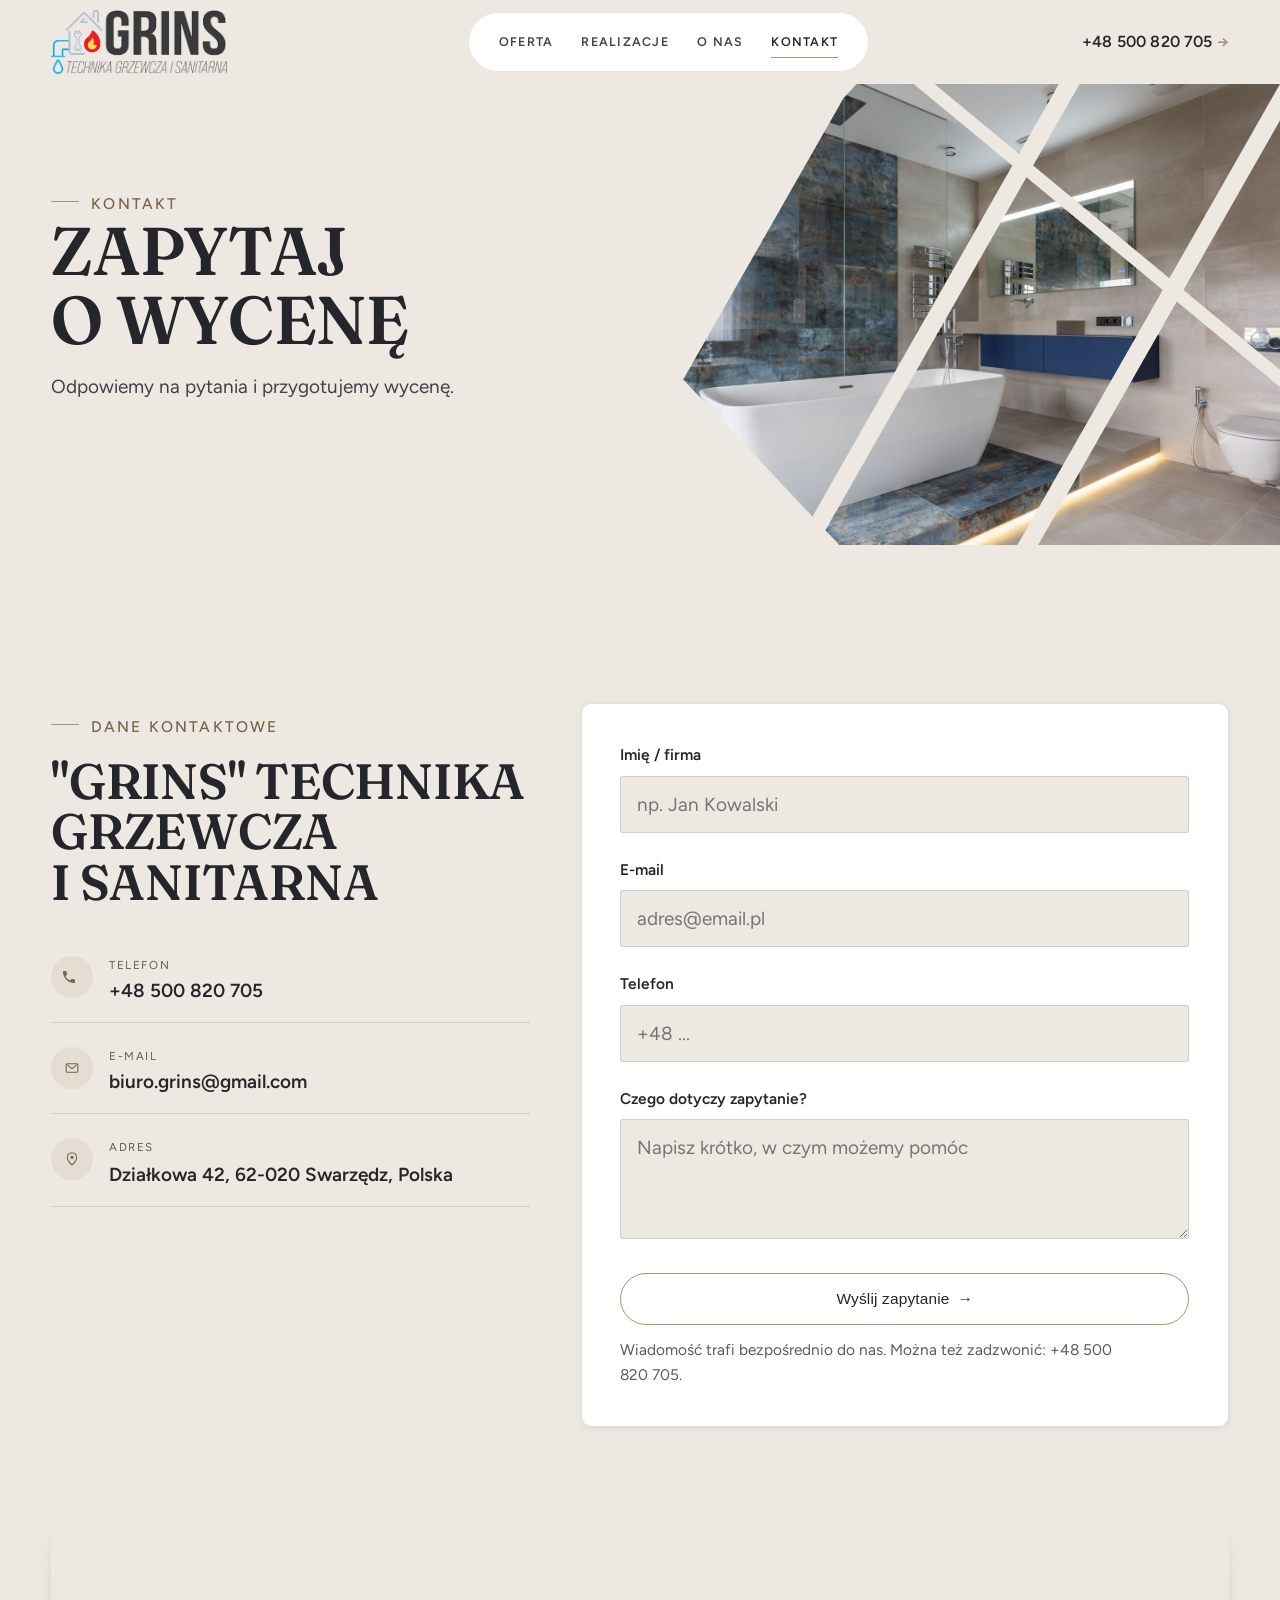
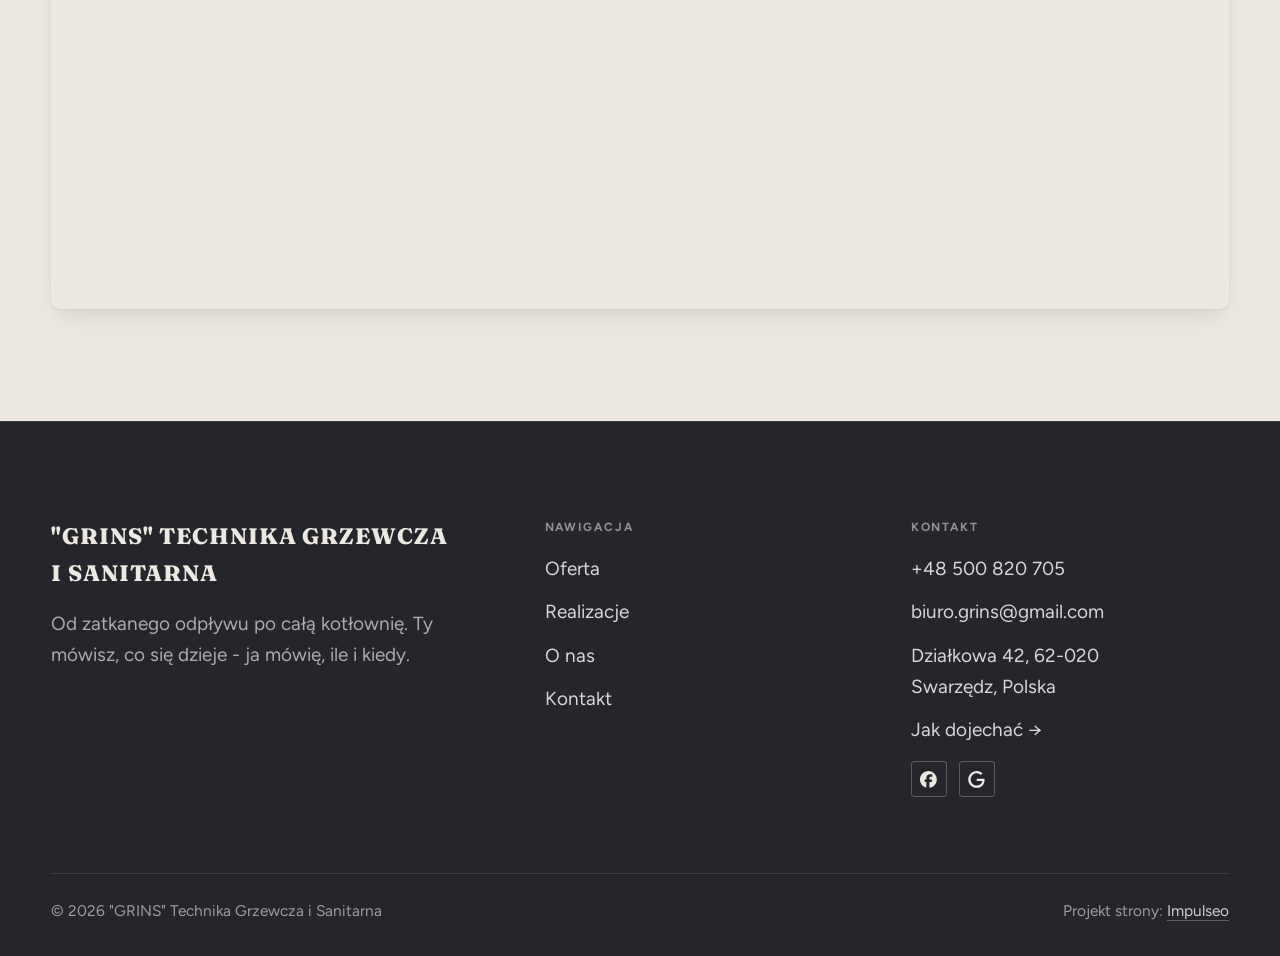
==== commit 78fe258c: "[claude-edit][cmt:63e47ac2-e7a7-4861-9121-956b546605f0] Przeróbka wyglądu w stylu klindworthroofing." ====
--- a/kontakt.html
+++ b/kontakt.html
@@ -19,8 +19,8 @@
 <meta name="twitter:card" content="summary_large_image">
 <link rel="preconnect" href="https://fonts.googleapis.com">
 <link rel="preconnect" href="https://fonts.gstatic.com" crossorigin>
-<link href="https://fonts.googleapis.com/css2?family=Space+Grotesk:wght@500;600;700&family=DM+Sans:opsz,wght@9..40,400;9..40,500;9..40,600&display=swap" rel="stylesheet">
-<link rel="stylesheet" href="assets/styles.css?v=5ae30b95">
+<link href="https://fonts.googleapis.com/css2?family=Fraunces:opsz,wght@9..144,500;9..144,600&family=Figtree:wght@400;500;600&display=swap" rel="stylesheet">
+<link rel="stylesheet" href="assets/styles.css?v=kw1">
 </head>
 <body>
 
@@ -28,11 +28,11 @@
   <div class="wrap nav-inner">
     <a class="brand brand-has-logo" href="index.html"><img class="brand-logo" src="img/logo.png" alt="&quot;GRINS&quot; Technika Grzewcza i Sanitarna" width="382" height="139" decoding="async"></a>
     <nav class="nav-links">
-      <a href="oferta.html">Oferta</a>
+      <span class="kw-pill"><a href="oferta.html">Oferta</a>
       <a href="realizacje.html">Realizacje</a>
       <a href="o-nas.html">O nas</a>
-      <a href="kontakt.html" class="active" aria-current="page">Kontakt</a>
-      <a href="tel:+48500820705" class="btn btn-accent">Zadzwoń +48 500 820 705</a>
+      <a href="kontakt.html" class="active" aria-current="page">Kontakt</a></span>
+      <a href="tel:+48500820705" class="kw-navtel">+48 500 820 705 <span class="arr">→</span></a>
     </nav>
     <button class="nav-toggle" aria-label="Menu"><span></span><span></span><span></span></button>
   </div>
--- a/assets/styles.css
+++ b/assets/styles.css
@@ -1847,3 +1847,131 @@
 
 /* === szary tekst dociągnięty do czytelności (WCAG 4.5 na wszystkich tłach) === */
 :root{--muted:#60686D;}
+
+/* === SKÓRKA „KLINDWORTH" (prośba Szymona 28.10): beż + grafit + brąz, szeryf wersalikami, zdjęcie w ukośnych pasach === */
+:root{
+  --accent:#AC9376;--accent-d:#7A6347;--accent-soft:rgba(172,147,118,.14);--accent-text:#7A6347;
+  --paper:#EDE9E2;--paper-2:#E4DED4;--paper-3:#D9D1C4;
+  --ink:#24262B;--ink-soft:#3F4148;--muted:#5E5C58;--line:rgba(36,38,43,.14);
+  --dark:#24262B;
+  --font-display:'Fraunces',Georgia,serif;
+  --font-body:'Figtree','Inter',sans-serif;
+}
+body{background:var(--paper);color:var(--ink)}
+h1,h2{font-family:var(--font-display);font-weight:600;text-transform:uppercase;letter-spacing:-.005em;line-height:1.02;font-variation-settings:"SOFT" 30,"WONK" 0}
+h3{font-family:var(--font-display);font-weight:500;letter-spacing:0}
+.eyebrow{color:var(--accent-d);letter-spacing:.14em;font-weight:500}
+.eyebrow::before{background:var(--accent)}
+.head h2::after{background:var(--accent)}
+
+/* przyciski: obrysowane pigułki */
+.btn{border-radius:999px;font-weight:500;letter-spacing:.01em}
+.btn-accent{background:transparent;color:var(--ink);border:1px solid var(--accent);box-shadow:none}
+.btn-accent:hover{background:var(--ink);border-color:var(--ink);color:var(--paper);box-shadow:none}
+.btn-ghost{border-color:var(--line);border-radius:999px}
+.btn-light{background:var(--paper);color:var(--ink);box-shadow:none;border:1px solid var(--paper)}
+.btn-light:hover{background:transparent;color:var(--paper);border-color:var(--accent)}
+.btn-accent[data-accent-d],.cta-d .btn-accent{color:var(--ink)}
+
+/* nawigacja: logo | pigułka z menu | telefon (nadpisuje przezroczysty pasek z gradientem) */
+.nav,.nav.is-stuck{background:transparent;box-shadow:none}
+.nav::after{display:none}
+.nav.nav-solid{background:rgba(237,233,226,.94);backdrop-filter:blur(10px);-webkit-backdrop-filter:blur(10px);border-bottom:1px solid rgba(36,38,43,.08)}
+.nav .nav-toggle span,.nav.nav-solid .nav-toggle span{background:var(--ink)}
+.nav .nav-links .kw-pill a{color:var(--ink-soft);font-size:.78rem}
+.nav .nav-links .kw-pill a:hover,.nav .nav-links .kw-pill a.active{color:var(--ink)}
+.nav .nav-links .kw-pill a::after{background:var(--accent)}
+.nav .nav-links a.kw-navtel{font-weight:600;color:var(--ink);font-size:1rem;letter-spacing:.01em;text-transform:none}
+.nav .nav-links a.kw-navtel::after{display:none}
+.kw-navtel .arr,.kw-tel .arr{color:var(--accent);display:inline-block;transition:transform .25s ease}
+.kw-navtel:hover .arr,.kw-tel:hover .arr{transform:translateX(4px)}
+@media(min-width:681px){
+  .nav .nav-inner{height:84px}
+  .nav.is-stuck .nav-inner{height:72px}
+  .nav .nav-links{justify-content:space-between;padding-right:0;margin-left:var(--space-6)}
+  .kw-pill{display:flex;gap:clamp(1rem,2.2vw,1.9rem);background:#fff;border-radius:999px;padding:13px 30px;margin-inline:auto}
+}
+@media(max-width:680px){
+  .kw-pill{display:contents}
+  .nav .nav-links a.kw-navtel{border-bottom:0;padding-top:var(--space-4)}
+}
+
+/* HERO */
+.kw-hero{position:relative;min-height:100svh;display:grid;align-items:center;background:var(--paper);overflow:hidden;padding-top:84px;grid-template-columns:minmax(0,1fr)}
+.kw-art{position:absolute;top:84px;right:0;bottom:0;width:58%;
+  -webkit-mask:url(../img/kw-mask.svg) center/100% 100% no-repeat;mask:url(../img/kw-mask.svg) center/100% 100% no-repeat}
+.kw-art img{width:100%;height:100%;object-fit:cover;object-position:40% 50%;animation:kwZoom 14s ease-out both}
+@keyframes kwZoom{from{transform:scale(1.08)}to{transform:scale(1)}}
+.kw-hero-inner{position:relative;z-index:2;padding-block:var(--space-8)}
+.kw-copy{max-width:min(40rem,48%)}
+.kw-kicker{display:block;text-transform:uppercase;letter-spacing:.12em;font-size:.86rem;color:var(--accent-d);margin-bottom:var(--space-5)}
+.kw-title{font-size:clamp(2.3rem,1.2rem + 3.6vw,4.6rem);color:var(--ink);margin-bottom:var(--space-5)}
+.kw-lead{font-size:clamp(1.05rem,.98rem + .3vw,1.2rem);line-height:1.6;color:var(--ink-soft);max-width:34rem}
+.kw-actions{display:flex;flex-wrap:wrap;align-items:center;gap:var(--space-5) var(--space-6);margin-top:var(--space-7)}
+.kw-actions .btn{padding:16px 36px}
+.kw-tel{font-weight:600;font-size:1.05rem;color:var(--ink)}
+@media(max-width:900px){
+  .kw-hero{min-height:0;padding-top:72px}
+  .kw-art{position:relative;top:0;width:100%;height:58vw;min-height:240px;grid-row:2}
+  .kw-copy{max-width:none}
+  .kw-hero-inner{padding-block:var(--space-8) var(--space-6)}
+}
+@media(prefers-reduced-motion:reduce){.kw-art img{animation:none}}
+
+/* rytm sekcji: ciemne grafitowe bloki jak we wzorcu */
+.gateways-band,.fach-uslugi,.opinie,.cta,footer{
+  background:var(--dark);color:var(--paper);
+  --ink:#EDE9E2;--ink-soft:rgba(237,233,226,.82);--muted:rgba(237,233,226,.70);--line:rgba(237,233,226,.16);
+  --paper:#2D2F35;--paper-2:#2D2F35;--accent-d:#C9B497;--accent-text:#C9B497;
+}
+.gateways-band{padding-top:var(--space-9)}
+.fach-uslugi .btn-ghost,.opinie .btn-ghost{color:var(--ink);border-color:var(--accent)}
+.fach-uslugi .btn-accent,.gateways-band .btn-accent,.opinie .btn-accent{color:#EDE9E2}
+.fach-uslugi .btn-accent:hover,.opinie .btn-accent:hover{background:#EDE9E2;color:#24262B;border-color:#EDE9E2}
+.fu-cta{color:#C9B497}
+.op-card{background:#2D2F35;border-color:rgba(237,233,226,.12)}
+.op-card blockquote{color:rgba(237,233,226,.88)}
+.op-star{color:#C9B497}
+.fach-promise{background:var(--paper-2)}
+.faq-item{background:#F4F1EC}
+.gateway{border-radius:0}
+.gateway .g-ttl{font-weight:500}
+.tile,.tile img{border-radius:0}
+.cta::before{display:none}
+.cta h2{font-size:clamp(2rem,1.4rem + 2vw,3.2rem)}
+.cta .btn-ghost-cta{border-color:var(--accent);border-radius:999px}
+footer{border-top:1px solid rgba(237,233,226,.10)}
+footer a{color:rgba(237,233,226,.82)}
+footer a:hover{color:#C9B497}
+footer .name{font-family:var(--font-display);text-transform:uppercase;color:#EDE9E2}
+.sticky-call .sc-call{background:var(--ink);color:var(--paper)}
+
+/* napis-taśma „Porozmawiajmy" (jak „Let's work together") */
+.kw-marquee{background:var(--dark);padding-block:var(--space-8) 0;overflow:hidden;border-bottom:1px solid rgba(237,233,226,.08)}
+.kw-mq-track{display:flex;width:max-content;animation:kwMq 38s linear infinite}
+.kw-mq-track span{font-family:var(--font-display);font-weight:500;text-transform:uppercase;font-size:clamp(3.4rem,2rem + 7vw,9rem);line-height:1;color:transparent;-webkit-text-stroke:1px #AC9376;padding-right:.5em;white-space:nowrap}
+.kw-mq-track span:nth-child(even){color:#EDE9E2;-webkit-text-stroke:0}
+@keyframes kwMq{to{transform:translateX(-50%)}}
+@media(prefers-reduced-motion:reduce){.kw-mq-track{animation:none}}
+
+/* podstrony: beżowy nagłówek, zdjęcie w ukośnych pasach po prawej */
+.pagehead{background:var(--paper);min-height:56vh;min-height:56svh;align-items:center;border-bottom:0;padding-top:84px}
+.pagehead::after{display:none}
+.pagehead img{left:auto;top:84px;height:auto;bottom:0;width:54%;-webkit-mask:url(../img/kw-mask.svg) center/100% 100% no-repeat;mask:url(../img/kw-mask.svg) center/100% 100% no-repeat}
+.pagehead .wrap{color:var(--ink)}
+.pagehead h1{color:var(--ink);text-shadow:none;font-size:clamp(2.4rem,1.5rem + 3.4vw,4.6rem);max-width:12ch}
+.pagehead .eyebrow{color:var(--accent-d)}
+.pagehead .eyebrow::before{background:var(--accent)}
+.pagehead p{color:var(--ink-soft);text-shadow:none;max-width:40ch}
+@media(max-width:760px){
+  .pagehead{flex-direction:column;align-items:stretch;min-height:0;padding-top:72px}
+  .pagehead img{position:relative;top:0;width:100%;height:52vw;order:2}
+  .pagehead .wrap{padding-block:var(--space-8) var(--space-5)}
+}
+/* pełnoekranowe zdjęcie między grafitowymi sekcjami - bez beżowych przerw, z przejściem w grafit */
+.stopklatka{margin:0;background:var(--dark)}
+.stopklatka::after{content:"";position:absolute;inset:0;z-index:1;pointer-events:none;background:linear-gradient(180deg,rgba(36,38,43,.55) 0%,rgba(36,38,43,0) 30%,rgba(36,38,43,0) 62%,#24262B 100%)}
+.cta .btn-light{background:#EDE9E2;color:#24262B;border-color:#EDE9E2}
+.cta .btn-light:hover{background:transparent;color:#EDE9E2;border-color:#AC9376}
+.foot-soc .soc{color:#EDE9E2;border-color:rgba(237,233,226,.28)}
+.kw-marquee{padding-bottom:.12em}
